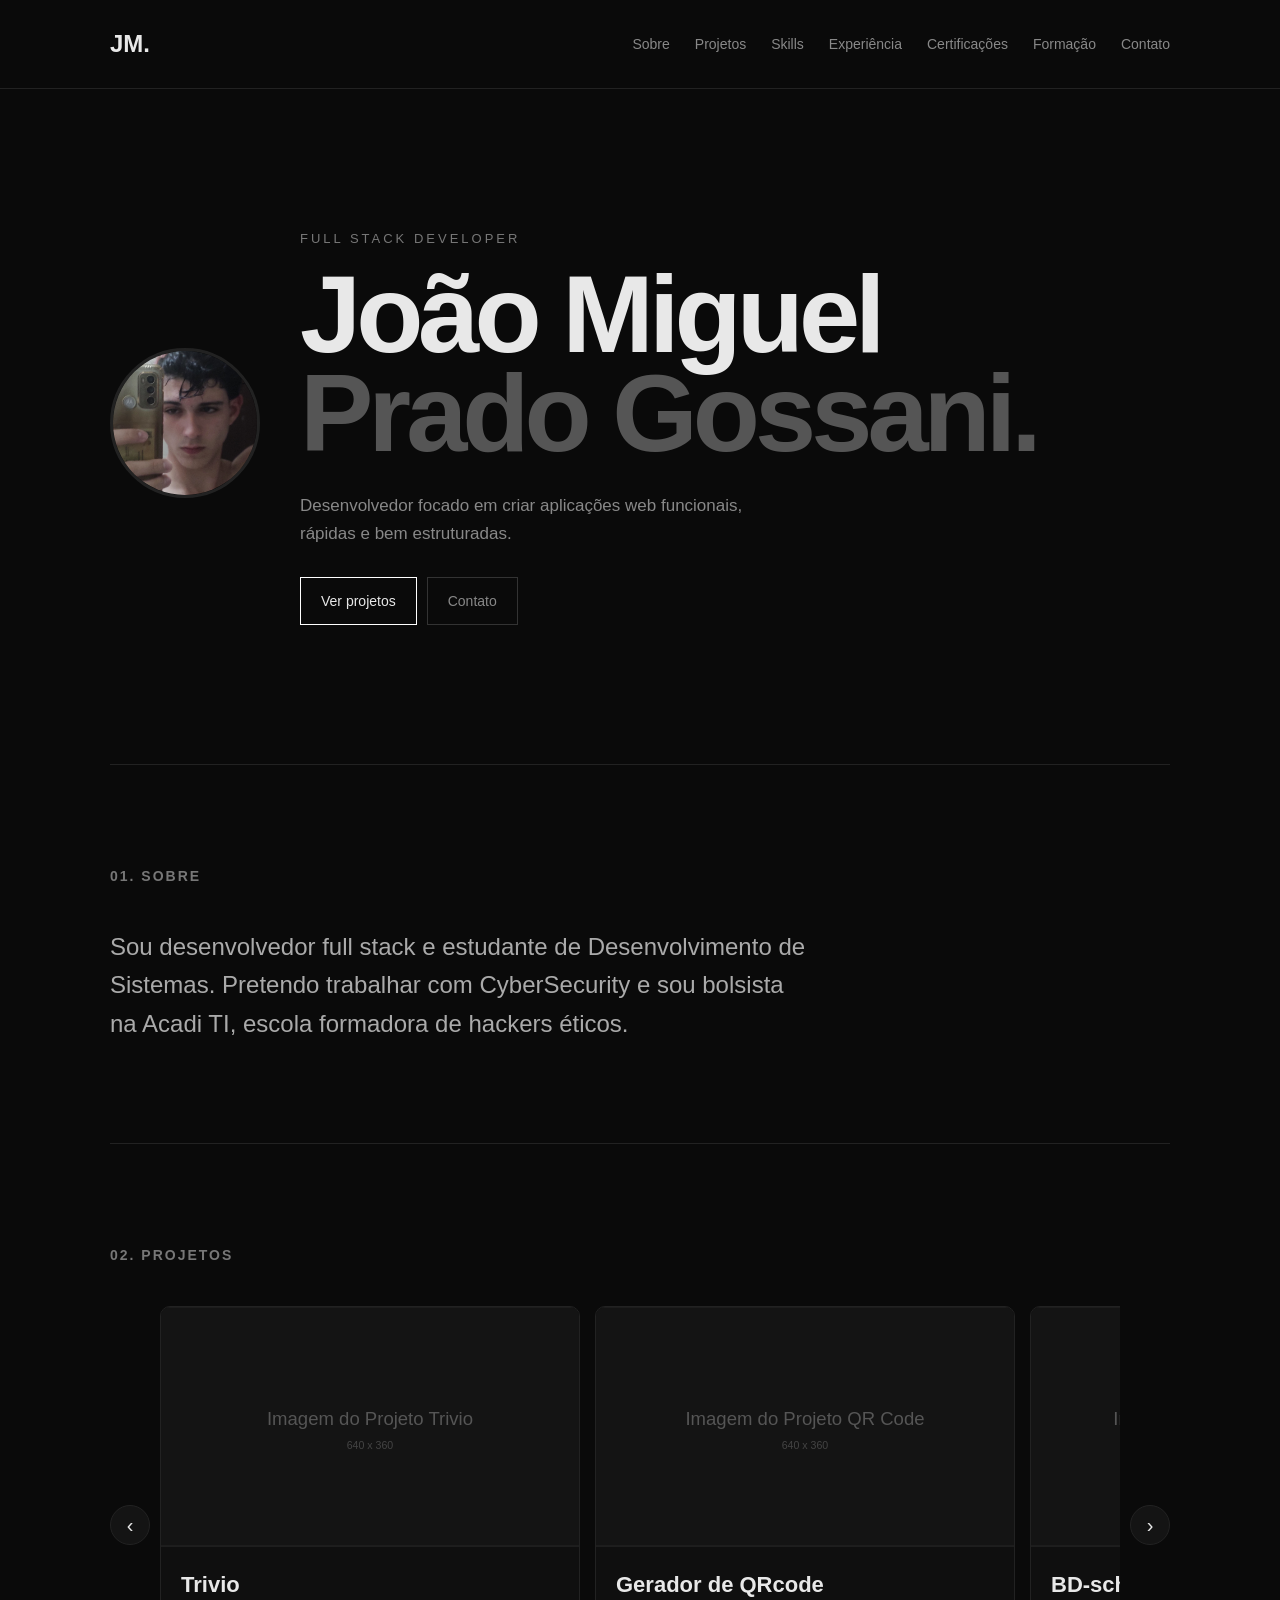
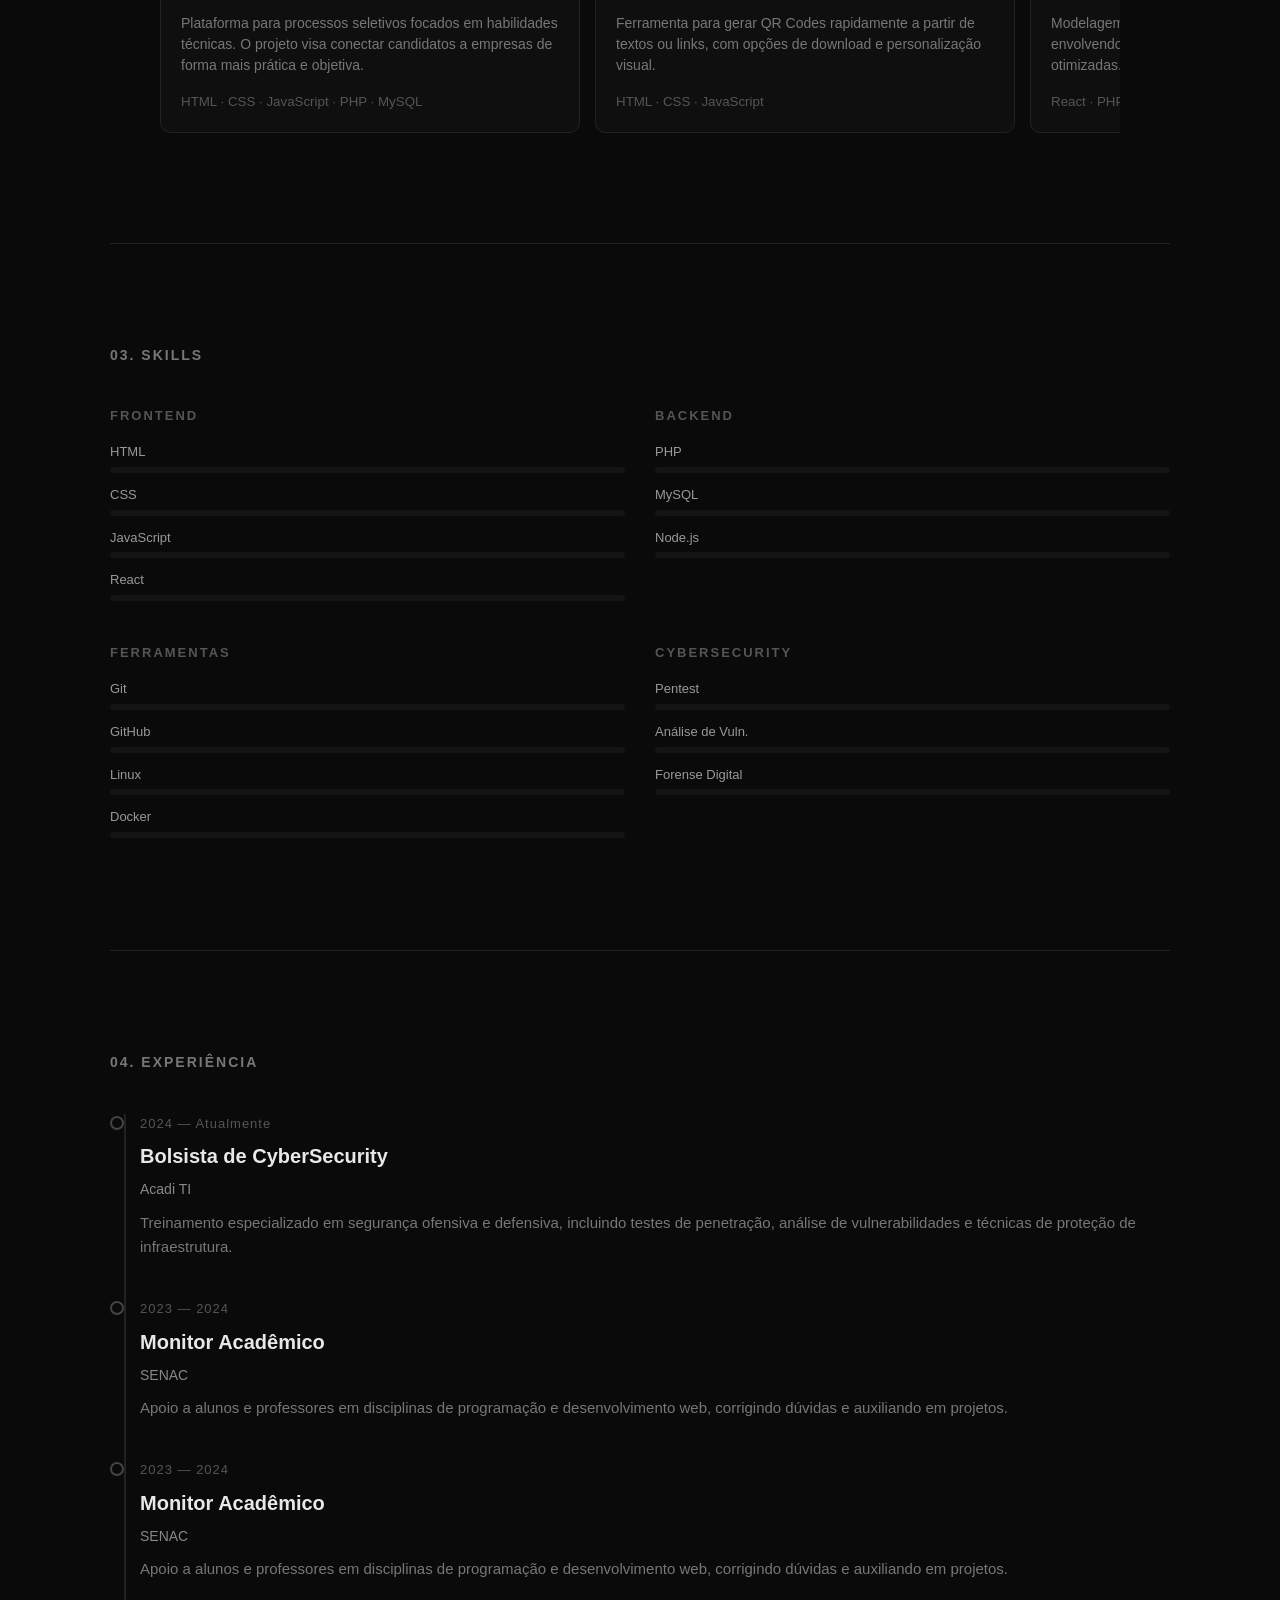
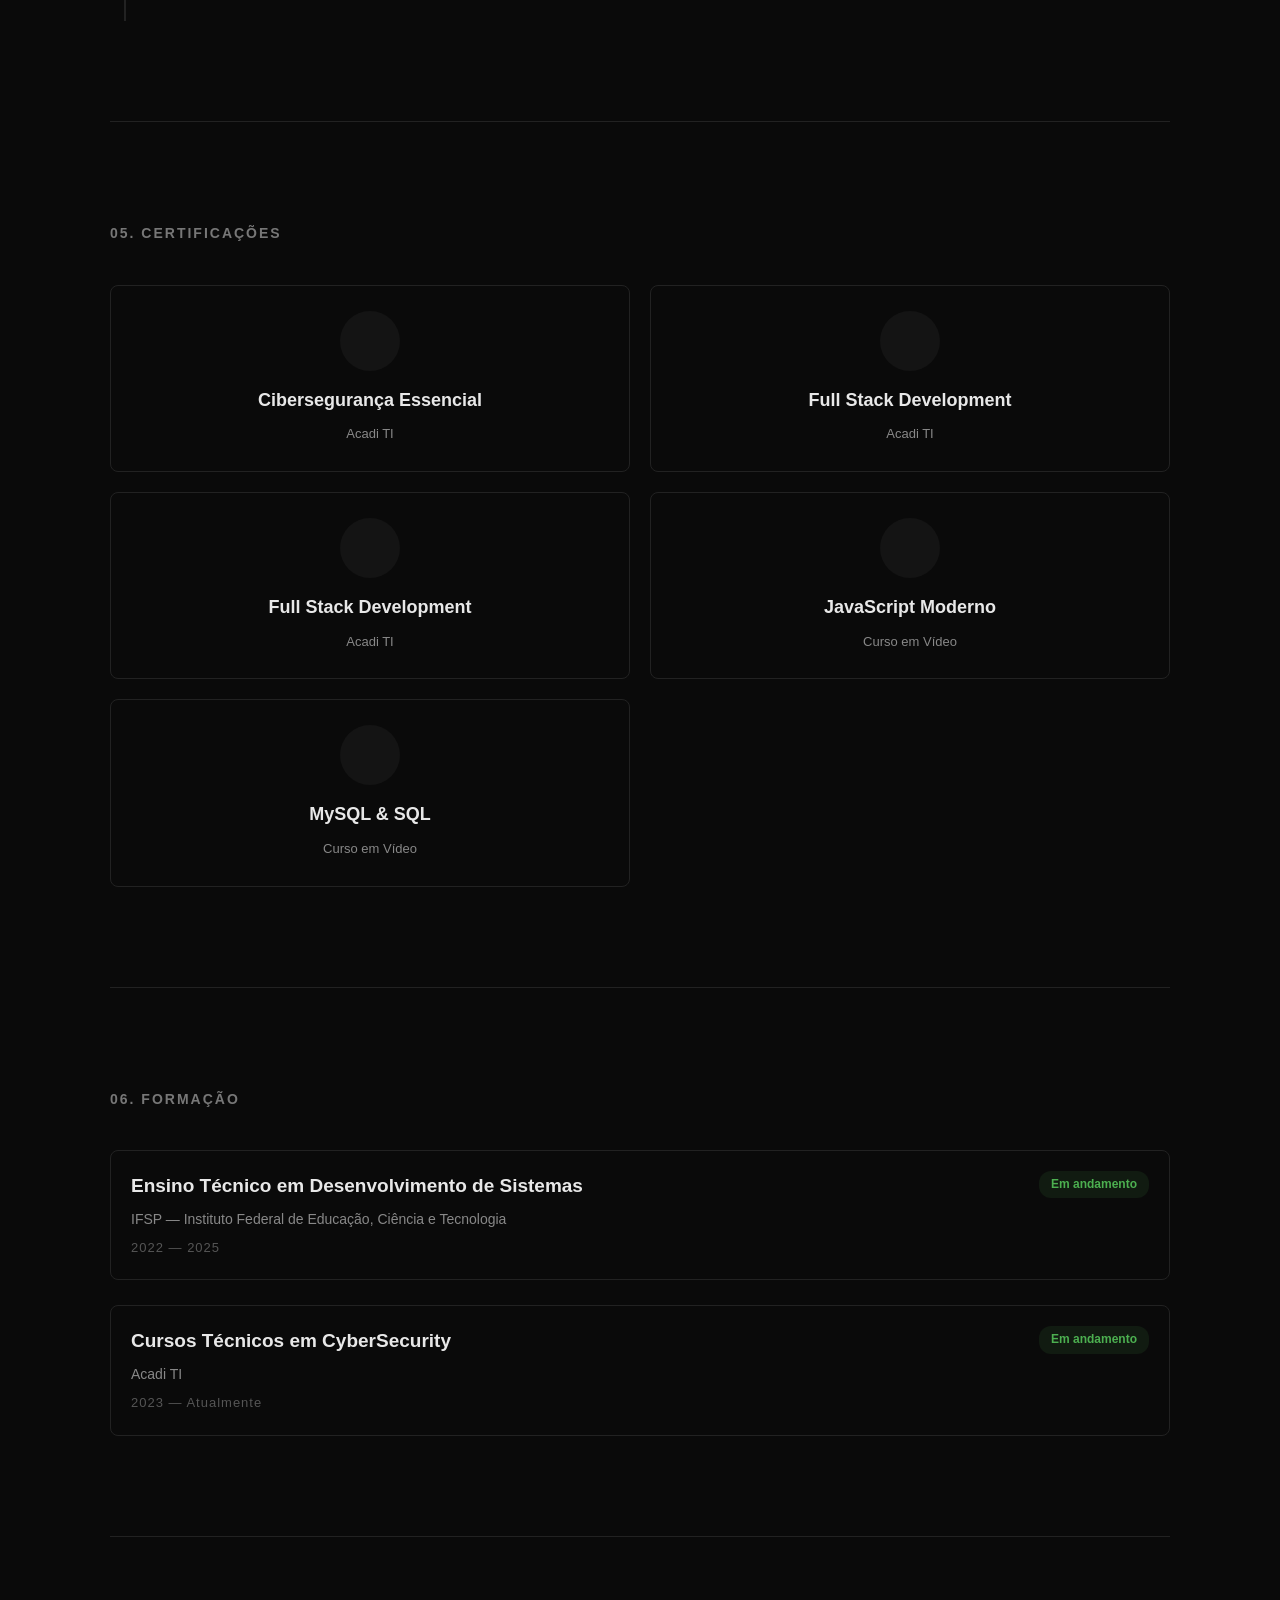
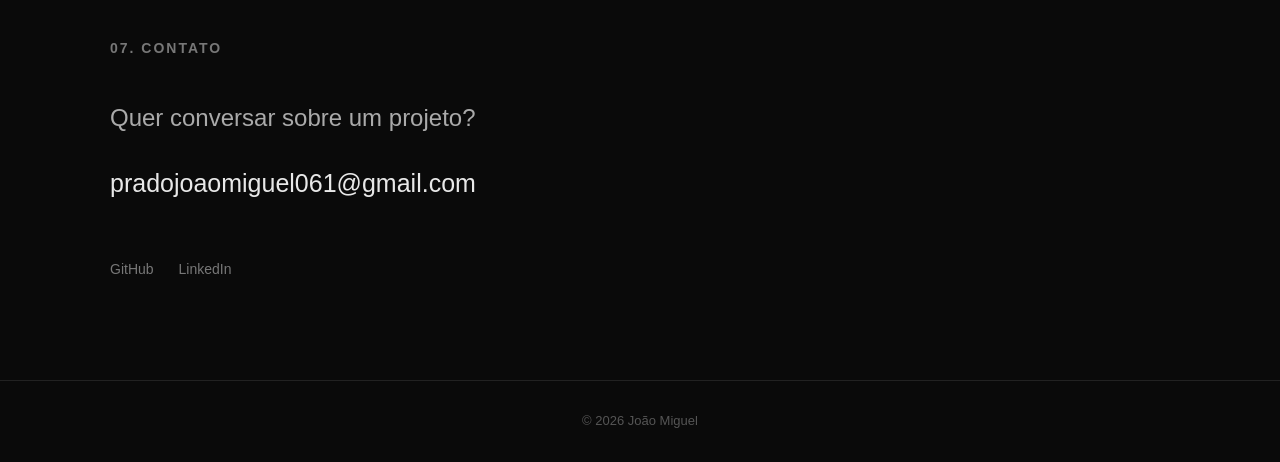
==== index.html @ 448fd644 "o=i" ====
<!-- index.html -->
<!DOCTYPE html>
<html lang="pt-BR">
<head>
    <meta charset="UTF-8">
    <meta name="viewport" content="width=device-width, initial-scale=1.0">
    <title>João Miguel | CyberSecurity</title>
    <link rel="stylesheet" href="style.css">
</head>
<body>

    <header>
        <nav>
            <h2>JM.</h2>

            <div class="links">
                <a href="#sobre">Sobre</a>
                <a href="#projetos">Projetos</a>
                <a href="#skills">Skills</a>
                <a href="#experiencia">Experiência</a>
                <a href="#certificacoes">Certificações</a>
                <a href="#formacao">Formação</a>
                <a href="#contato">Contato</a>
            </div>
        </nav>
    </header>

    <main>

        <section class="hero">
            <div class="hero-grid">
                <div class="hero-img">
                    <img src="imagens/IMG_20260824_173419~3.jpg" alt="João Miguel">
                </div>
                <div class="hero-content">
                    <p class="tag">FULL STACK DEVELOPER</p>

                    <h1>
                        João Miguel<br>
                        <span> Prado Gossani.</span>
                    </h1>

                    <p class="description">
                        Desenvolvedor focado em criar aplicações web
                        funcionais, rápidas e bem estruturadas.
                    </p>

                    <div class="buttons">
                        <a href="#projetos" class="btn">Ver projetos</a>
                        <a href="#contato" class="btn secondary">Contato</a>
                    </div>
                </div>
            </div>
        </section>

        <section id="sobre" class="section">
            <h2>01. Sobre</h2>

            <p>
                Sou desenvolvedor full stack e estudante de
                Desenvolvimento de Sistemas. Pretendo trabalhar com CyberSecurity
                e sou bolsista na Acadi TI, escola formadora de hackers éticos.
            </p>
        </section>

        <section id="projetos" class="section">
            <h2>02. Projetos</h2>

            <div class="projects-wrapper">
                <button class="arrow arrow-left" aria-label="Anterior">&#8249;</button>

                <div class="projects-carousel">

                    <a href="projetos/trivio.html" class="project-card">
                        <div class="project-image">
                            <img src="imagens/trivio.svg" alt="Trivio">
                        </div>
                        <div class="project-info">
                            <h3>Trivio</h3>
                            <p>
                                Plataforma para processos seletivos focados em habilidades técnicas. O projeto visa conectar candidatos a empresas de forma mais prática e objetiva.
                            </p>
                            <small>HTML · CSS · JavaScript · PHP · MySQL</small>
                        </div>
                    </a>

                    <a href="projetos/qrcode.html" class="project-card">
                        <div class="project-image">
                            <img src="imagens/qrcode.svg" alt="Gerador de QRcode">
                        </div>
                        <div class="project-info">
                            <h3>Gerador de QRcode</h3>
                            <p>
                                Ferramenta para gerar QR Codes rapidamente a partir de textos ou links, com opções de download e personalização visual.
                            </p>
                            <small>HTML · CSS · JavaScript</small>
                        </div>
                    </a>

                    <a href="projetos/bd-scholar.html" class="project-card">
                        <div class="project-image">
                            <img src="imagens/bd-scholar.svg" alt="BD-scholar">
                        </div>
                        <div class="project-info">
                            <h3>BD-scholar</h3>
                            <p>
                                Modelagem e estruturação de um Banco de Dados escolar, envolvendo tabelas, relacionamentos e consultas otimizadas.
                            </p>
                            <small>React · PHP · MySQL</small>
                        </div>
                    </a>

                    <a href="projetos/landing.html" class="project-card">
                        <div class="project-image">
                            <img src="imagens/landing.svg" alt="Landing Pages">
                        </div>
                        <div class="project-info">
                            <h3>Landing Pages</h3>
                            <p>
                                Desenvolvimento de diversas Landing Pages voltadas para conversão, testes e apresentação de produtos/serviços.
                            </p>
                            <small>HTML · CSS · JavaScript</small>
                        </div>
                    </a>

                </div>

                <button class="arrow arrow-right" aria-label="Próximo">&#8250;</button>
            </div>
        </section>

        <section id="skills" class="section">
            <h2>03. Skills</h2>

            <div class="skills-categories">

                <div class="skill-category">
                    <h4>Frontend</h4>
                    <div class="skill-item">
                        <span>HTML</span>
                        <div class="skill-progress"><div class="skill-fill" style="width: 90%"></div></div>
                    </div>
                    <div class="skill-item">
                        <span>CSS</span>
                        <div class="skill-progress"><div class="skill-fill" style="width: 85%"></div></div>
                    </div>
                    <div class="skill-item">
                        <span>JavaScript</span>
                        <div class="skill-progress"><div class="skill-fill" style="width: 80%"></div></div>
                    </div>
                    <div class="skill-item">
                        <span>React</span>
                        <div class="skill-progress"><div class="skill-fill" style="width: 70%"></div></div>
                    </div>
                </div>

                <div class="skill-category">
                    <h4>Backend</h4>
                    <div class="skill-item">
                        <span>PHP</span>
                        <div class="skill-progress"><div class="skill-fill" style="width: 75%"></div></div>
                    </div>
                    <div class="skill-item">
                        <span>MySQL</span>
                        <div class="skill-progress"><div class="skill-fill" style="width: 80%"></div></div>
                    </div>
                    <div class="skill-item">
                        <span>Node.js</span>
                        <div class="skill-progress"><div class="skill-fill" style="width: 65%"></div></div>
                    </div>
                </div>

                <div class="skill-category">
                    <h4>Ferramentas</h4>
                    <div class="skill-item">
                        <span>Git</span>
                        <div class="skill-progress"><div class="skill-fill" style="width: 85%"></div></div>
                    </div>
                    <div class="skill-item">
                        <span>GitHub</span>
                        <div class="skill-progress"><div class="skill-fill" style="width: 80%"></div></div>
                    </div>
                    <div class="skill-item">
                        <span>Linux</span>
                        <div class="skill-progress"><div class="skill-fill" style="width: 75%"></div></div>
                    </div>
                    <div class="skill-item">
                        <span>Docker</span>
                        <div class="skill-progress"><div class="skill-fill" style="width: 60%"></div></div>
                    </div>
                </div>

                <div class="skill-category">
                    <h4>CyberSecurity</h4>
                    <div class="skill-item">
                        <span>Pentest</span>
                        <div class="skill-progress"><div class="skill-fill" style="width: 70%"></div></div>
                    </div>
                    <div class="skill-item">
                        <span>Análise de Vuln.</span>
                        <div class="skill-progress"><div class="skill-fill" style="width: 65%"></div></div>
                    </div>
                    <div class="skill-item">
                        <span>Forense Digital</span>
                        <div class="skill-progress"><div class="skill-fill" style="width: 55%"></div></div>
                    </div>
                </div>

            </div>
        </section>

        <section id="experiencia" class="section">
            <h2>04. Experiência</h2>

            <div class="timeline">

                <div class="timeline-item">
                    <div class="timeline-date">2024 — Atualmente</div>
                    <div class="timeline-content">
                        <h3>Bolsista de CyberSecurity</h3>
                        <span class="company">Acadi TI</span>
                        <p>
                            Treinamento especializado em segurança ofensiva e defensiva,
                            incluindo testes de penetração, análise de vulnerabilidades e
                            técnicas de proteção de infraestrutura.
                        </p>
                    </div>
                </div>

                <div class="timeline-item">
                    <div class="timeline-date">2023 — 2024</div>
                    <div class="timeline-content">
                        <h3>Monitor Acadêmico</h3>
                        <span class="company">SENAC</span>
                        <p>
                            Apoio a alunos e professores em disciplinas de programação e
                            desenvolvimento web, corrigindo dúvidas e auxiliando em projetos.
                        </p>
                    </div>
                </div>

                
                <div class="timeline-item">
                    <div class="timeline-date">2023 — 2024</div>
                    <div class="timeline-content">
                        <h3>Monitor Acadêmico</h3>
                        <span class="company">SENAC</span>
                        <p>
                            Apoio a alunos e professores em disciplinas de programação e
                            desenvolvimento web, corrigindo dúvidas e auxiliando em projetos.
                        </p>
                    </div>
                </div>

            </div>
        </section>

        <section id="certificacoes" class="section">
            <h2>05. Certificações</h2>

            <div class="certs">

                <div class="cert-card">
                    <div class="cert-badge">
                        <span class="cert-icon"></span>
                    </div>
                    <h3>Cibersegurança Essencial</h3>
                    <span class="cert-issuer">Acadi TI</span>
                </div>

                <div class="cert-card">
                    <div class="cert-badge">
                        <span class="cert-icon"></span>
                    </div>
                    <h3>Full Stack Development</h3>
                    <span class="cert-issuer">Acadi TI</span>
                </div>

                 <div class="cert-card">
                    <div class="cert-badge">
                        <span class="cert-icon"></span>
                    </div>
                    <h3>Full Stack Development</h3>
                    <span class="cert-issuer">Acadi TI</span>
                </div>

                <div class="cert-card">
                    <div class="cert-badge">
                        <span class="cert-icon"></span>
                    </div>
                    <h3>JavaScript Moderno</h3>
                    <span class="cert-issuer">Curso em Vídeo</span>
                </div>

                <div class="cert-card">
                    <div class="cert-badge">
                        <span class="cert-icon"></span>
                    </div>
                    <h3>MySQL & SQL</h3>
                    <span class="cert-issuer">Curso em Vídeo</span>
                </div>

            </div>
        </section>

        <section id="formacao" class="section">
            <h2>06. Formação</h2>

            <div class="education">

                <div class="education-item">
                    <div class="edu-main">
                        <h3>Ensino Técnico em Desenvolvimento de Sistemas</h3>
                        <span class="edu-institution">IFSP — Instituto Federal de Educação, Ciência e Tecnologia</span>
                        <span class="edu-date">2022 — 2025</span>
                    </div>
                    <span class="edu-status">Em andamento</span>
                </div>

                <div class="education-item">
                    <div class="edu-main">
                        <h3>Cursos Técnicos em CyberSecurity</h3>
                        <span class="edu-institution">Acadi TI</span>
                        <span class="edu-date">2023 — Atualmente</span>
                    </div>
                    <span class="edu-status">Em andamento</span>
                </div>

            </div>
        </section>

        <section id="contato" class="section contact">
            <h2>07. Contato</h2>

            <p>
                Quer conversar sobre um projeto?
            </p>

            <a href="mailto:pradojoaomiguel061@gmail.com">
                pradojoaomiguel061@gmail.com
            </a>

            <div class="social">
                <a href="#">GitHub</a>
                <a href="#">LinkedIn</a>
            </div>
        </section>

    </main>

    <footer>
        <p>© 2026 João Miguel</p>
    </footer>

    <script>
        document.addEventListener('DOMContentLoaded', () => {
            const carousel = document.querySelector('.projects-carousel');
            const btnLeft = document.querySelector('.arrow-left');
            const btnRight = document.querySelector('.arrow-right');

            if (!carousel || !btnLeft || !btnRight) return;

            const scrollAmount = () => carousel.clientWidth * 0.85;

            btnLeft.addEventListener('click', () => {
                carousel.scrollBy({ left: -scrollAmount(), behavior: 'smooth' });
            });

            btnRight.addEventListener('click', () => {
                carousel.scrollBy({ left: scrollAmount(), behavior: 'smooth' });
            });
        });
    </script>

</body>
</html>
---- style.css ----
* {
    margin: 0;
    padding: 0;
    box-sizing: border-box;
}

html {
    scroll-behavior: smooth;
}

body {
    background: #0a0a0a;
    color: #e8e8e8;
    font-family: Arial, Helvetica, sans-serif;
    line-height: 1.6;
}

header {
    border-bottom: 1px solid #222;
}

nav {
    max-width: 1100px;
    margin: auto;
    padding: 25px 20px;

    display: flex;
    justify-content: space-between;
    align-items: center;
}

nav h2 {
    font-size: 24px;
}

.links {
    display: flex;
    gap: 25px;
}

a {
    color: inherit;
    text-decoration: none;
}

.links a {
    color: #888;
    font-size: 14px;
}

.links a:hover {
    color: white;
}

main {
    max-width: 1100px;
    margin: auto;
    padding: 0 20px;
}

.hero {
    min-height: 75vh;

    display: flex;
    flex-direction: column;
    justify-content: center;
}

.hero-grid {
    display: grid;
    grid-template-columns: 150px 1fr;
    gap: 40px;
    align-items: center;
}

.hero-img img {
    width: 100%;
    border-radius: 50%;
    aspect-ratio: 1 / 1;
    object-fit: cover;
    border: 3px solid #222;
}

.tag {
    color: #777;
    font-size: 13px;
    letter-spacing: 3px;
    margin-bottom: 15px;
}

.hero h1 {
    font-size: clamp(55px, 9vw, 110px);
    line-height: .9;
    letter-spacing: -5px;
}

.hero h1 span {
    color: #555;
}

.description {
    max-width: 500px;
    margin-top: 30px;
    color: #888;
    font-size: 17px;
}

.buttons {
    display: flex;
    gap: 10px;
    margin-top: 30px;
}

.btn {
    border: 1px solid white;
    padding: 12px 20px;
    font-size: 14px;
}

.btn:hover {
    background: white;
    color: black;
}

.btn.secondary {
    border-color: #333;
    color: #888;
}

.section {
    padding: 100px 0;
    border-top: 1px solid #222;
}

.section > h2 {
    font-size: 14px;
    color: #777;
    margin-bottom: 40px;
    text-transform: uppercase;
    letter-spacing: 2px;
}

.section > p {
    max-width: 700px;
    font-size: 24px;
    color: #aaa;
}

.projects-wrapper {
    position: relative;
    display: flex;
    align-items: center;
    gap: 10px;
}

.projects-carousel {
    display: flex;
    gap: 15px;
    overflow-x: auto;
    scroll-behavior: smooth;
    scroll-snap-type: x mandatory;
    padding-bottom: 10px;
    flex: 1;
}

.projects-carousel::-webkit-scrollbar {
    height: 6px;
}

.projects-carousel::-webkit-scrollbar-track {
    background: #111;
    border-radius: 3px;
}

.projects-carousel::-webkit-scrollbar-thumb {
    background: #333;
    border-radius: 3px;
}

.project-card {
    min-width: 420px;
    max-width: 420px;
    border: 1px solid #222;
    border-radius: 10px;
    overflow: hidden;
    background: #0f0f0f;
    scroll-snap-align: start;
    display: flex;
    flex-direction: column;
    transition: transform .3s, border-color .3s;
    text-decoration: none;
    color: inherit;
}

.project-card:hover {
    border-color: #555;
    transform: translateY(-4px);
}

.project-image {
    width: 100%;
    height: 240px;
    overflow: hidden;
    background: #141414;
    border-bottom: 1px solid #1e1e1e;
}

.project-image img {
    width: 100%;
    height: 100%;
    object-fit: cover;
}

.project-info {
    padding: 20px;
    display: flex;
    flex-direction: column;
    flex: 1;
}

.project-info h3 {
    font-size: 22px;
    margin-bottom: 10px;
}

.project-info p {
    color: #777;
    font-size: 14px;
    line-height: 1.5;
    flex: 1;
}

.project-info small {
    color: #555;
    margin-top: 15px;
}

.arrow {
    background: #141414;
    border: 1px solid #222;
    color: #e8e8e8;
    width: 40px;
    height: 40px;
    border-radius: 50%;
    cursor: pointer;
    font-size: 20px;
    line-height: 1;
    display: inline-flex;
    align-items: center;
    justify-content: center;
    transition: background .3s, border-color .3s;
    flex-shrink: 0;
}

.arrow:hover {
    background: #222;
    border-color: #555;
}

.project-detail {
    max-width: 800px;
    margin: auto;
    text-align: center;
}

.project-detail img {
    width: 100%;
    height: 320px;
    object-fit: cover;
    border-radius: 10px;
    margin-bottom: 25px;
}

.project-detail h3 {
    font-size: 28px;
    margin: 15px 0;
}

.project-detail small {
    color: #555;
    font-size: 14px;
}

.project-detail p {
    color: #777;
    font-size: 17px;
    line-height: 1.7;
    margin: 20px 0;
}

.skills-categories {
    display: grid;
    grid-template-columns: repeat(2, 1fr);
    gap: 30px;
}

.skill-category h4 {
    font-size: 13px;
    color: #555;
    letter-spacing: 2px;
    text-transform: uppercase;
    margin-bottom: 15px;
}

.skill-item {
    margin-bottom: 12px;
}

.skill-item span {
    display: block;
    font-size: 13px;
    color: #999;
    margin-bottom: 4px;
}

.skill-progress {
    width: 100%;
    height: 6px;
    background: #141414;
    border-radius: 3px;
    overflow: hidden;
}

.skill-fill {
    height: 100%;
    background: linear-gradient(90, #4caf50, #45a049);
    border-radius: 3px;
    transition: width .6s ease;
}

.timeline {
    position: relative;
    padding-left: 30px;
    margin-top: 20px;
}

.timeline::before {
    content: "";
    position: absolute;
    left: 14px;
    top: 0;
    bottom: -40px;
    width: 2px;
    background: #222;
}

.timeline-item {
    position: relative;
    margin-bottom: 40px;
}

.timeline-item::before {
    content: "";
    position: absolute;
    left: -30px;
    top: 2px;
    width: 14px;
    height: 14px;
    border-radius: 50%;
    background: #0a0a0a;
    border: 2px solid #444;
    box-sizing: border-box;
}

.timeline-date {
    font-size: 13px;
    color: #555;
    letter-spacing: 1px;
    margin-bottom: 6px;
}

.timeline-content h3 {
    font-size: 20px;
    margin-bottom: 4px;
}

.company {
    display: inline-block;
    color: #888;
    font-size: 14px;
    margin-bottom: 10px;
}

.timeline-content p {
    color: #777;
    font-size: 15px;
    line-height: 1.6;
}

.certs {
    display: grid;
    grid-template-columns: repeat(2, 1fr);
    gap: 20px;
}

.cert-card {
    border: 1px solid #222;
    border-radius: 8px;
    padding: 25px;
    text-align: center;
    transition: transform .3s, border-color .3s;
}

.cert-card:hover {
    border-color: #555;
    transform: translateY(-4px);
}

.cert-badge {
    width: 60px;
    height: 60px;
    border-radius: 50%;
    background: #141414;
    display: inline-flex;
    align-items: center;
    justify-content: center;
    margin-bottom: 15px;
}

.cert-icon {
    font-size: 28px;
}

.cert-card h3 {
    font-size: 18px;
    margin-bottom: 6px;
}

.cert-issuer {
    color: #888;
    font-size: 13px;
}

.education {
    display: flex;
    flex-direction: column;
    gap: 25px;
}

.education-item {
    display: flex;
    justify-content: space-between;
    align-items: flex-start;
    padding: 20px;
    border: 1px solid #222;
    border-radius: 8px;
}

.edu-main h3 {
    font-size: 19px;
    margin-bottom: 6px;
}

.edu-institution {
    display: block;
    color: #888;
    font-size: 14px;
    margin-bottom: 4px;
}

.edu-date {
    color: #555;
    font-size: 13px;
    letter-spacing: 1px;
}

.edu-status {
    color: #4caf50;
    font-size: 12px;
    font-weight: bold;
    background: rgba(76, 175, 80, 0.1);
    padding: 4px 12px;
    border-radius: 12px;
}

.contact a {
    display: inline-block;
    margin-top: 25px;
    font-size: 25px;
}

.social {
    display: flex;
    gap: 25px;
    margin-top: 30px;
}

.social a {
    font-size: 14px;
    color: #777;
}

footer {
    border-top: 1px solid #222;
    padding: 30px 20px;
    text-align: center;
    color: #555;
    font-size: 13px;
}

@media (max-width: 700px) {

    .links {
        display: none;
    }

    .hero {
        min-height: 70vh;
    }

    .hero h1 {
        font-size: 60px;
    }

    .hero-grid {
        grid-template-columns: 1fr;
        gap: 25px;
    }

    .project-card {
        min-width: 100%;
        max-width: 100%;
    }

    .skills-categories {
        grid-template-columns: 1fr;
    }

    .certs {
        grid-template-columns: 1fr;
    }

    .project-detail img {
        height: 240px;
    }

    .section {
        padding: 70px 0;
    }

    .section > p {
        font-size: 19px;
    }
}
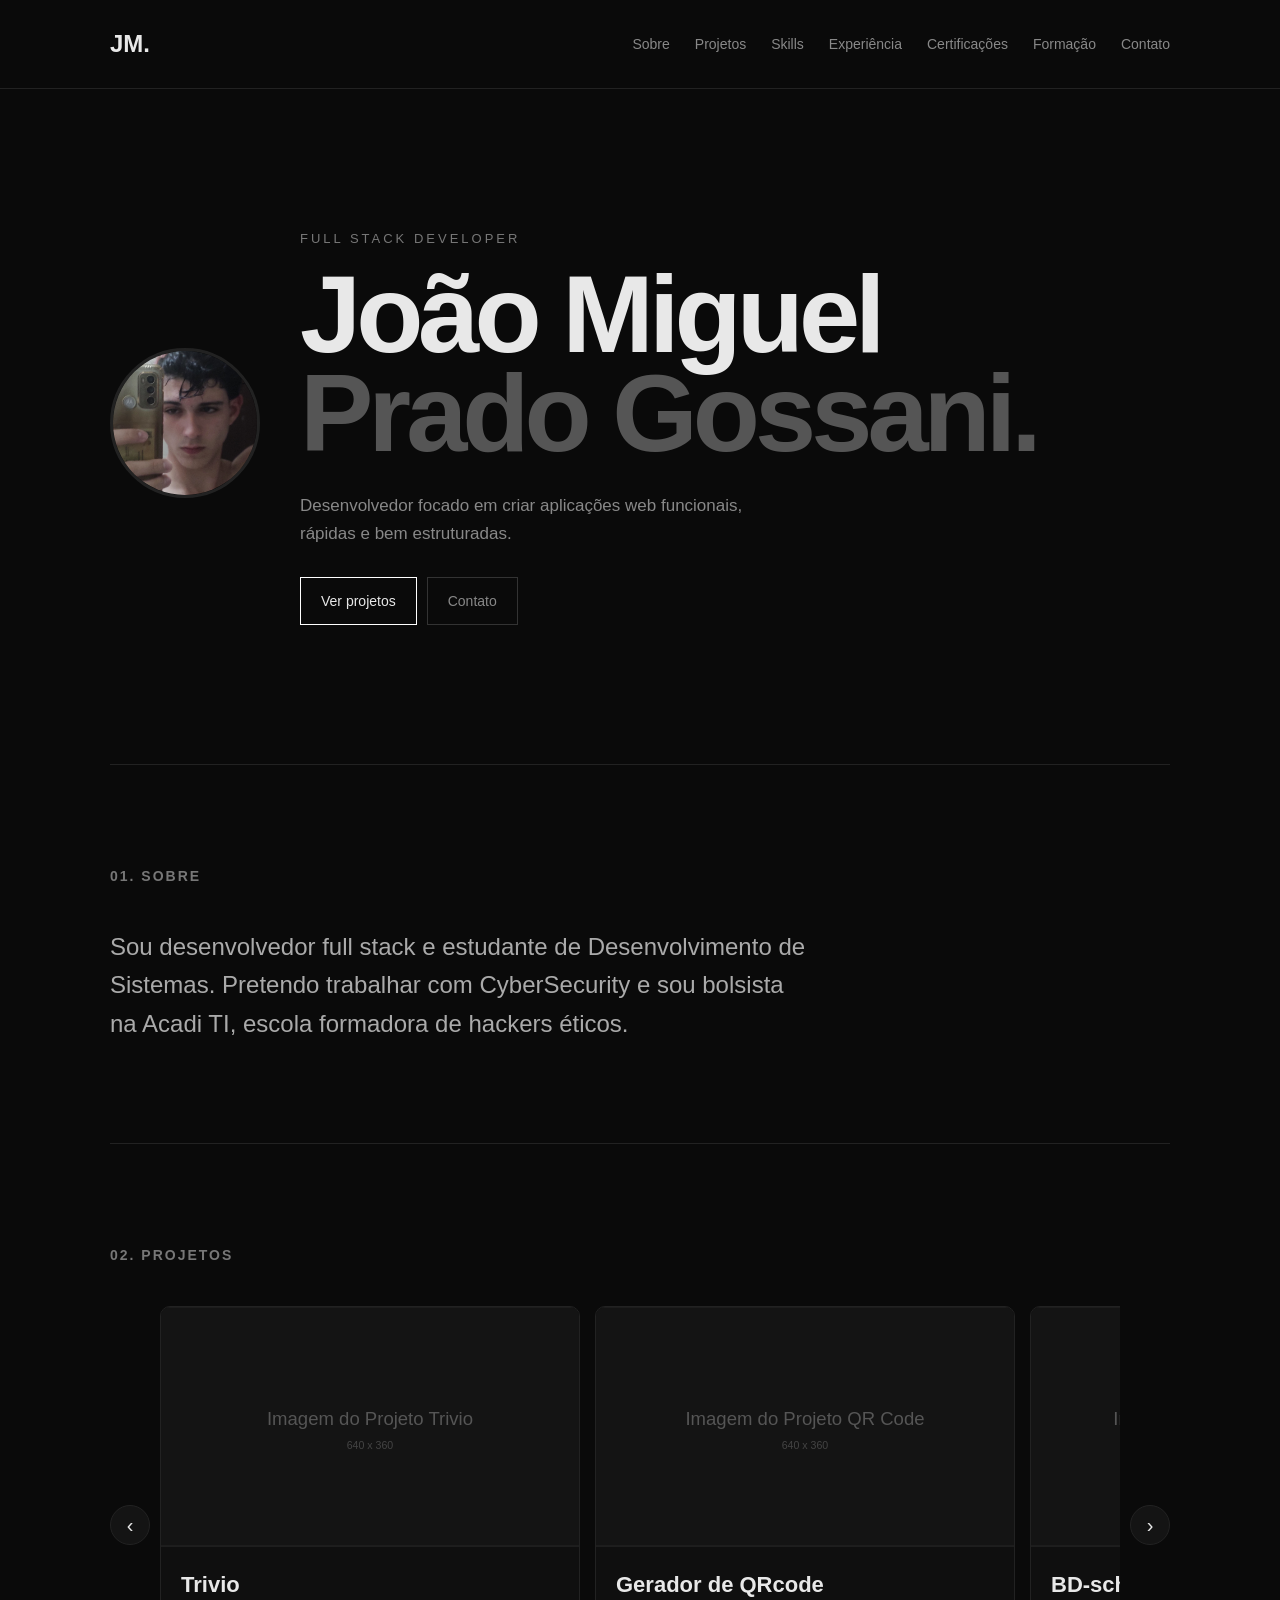
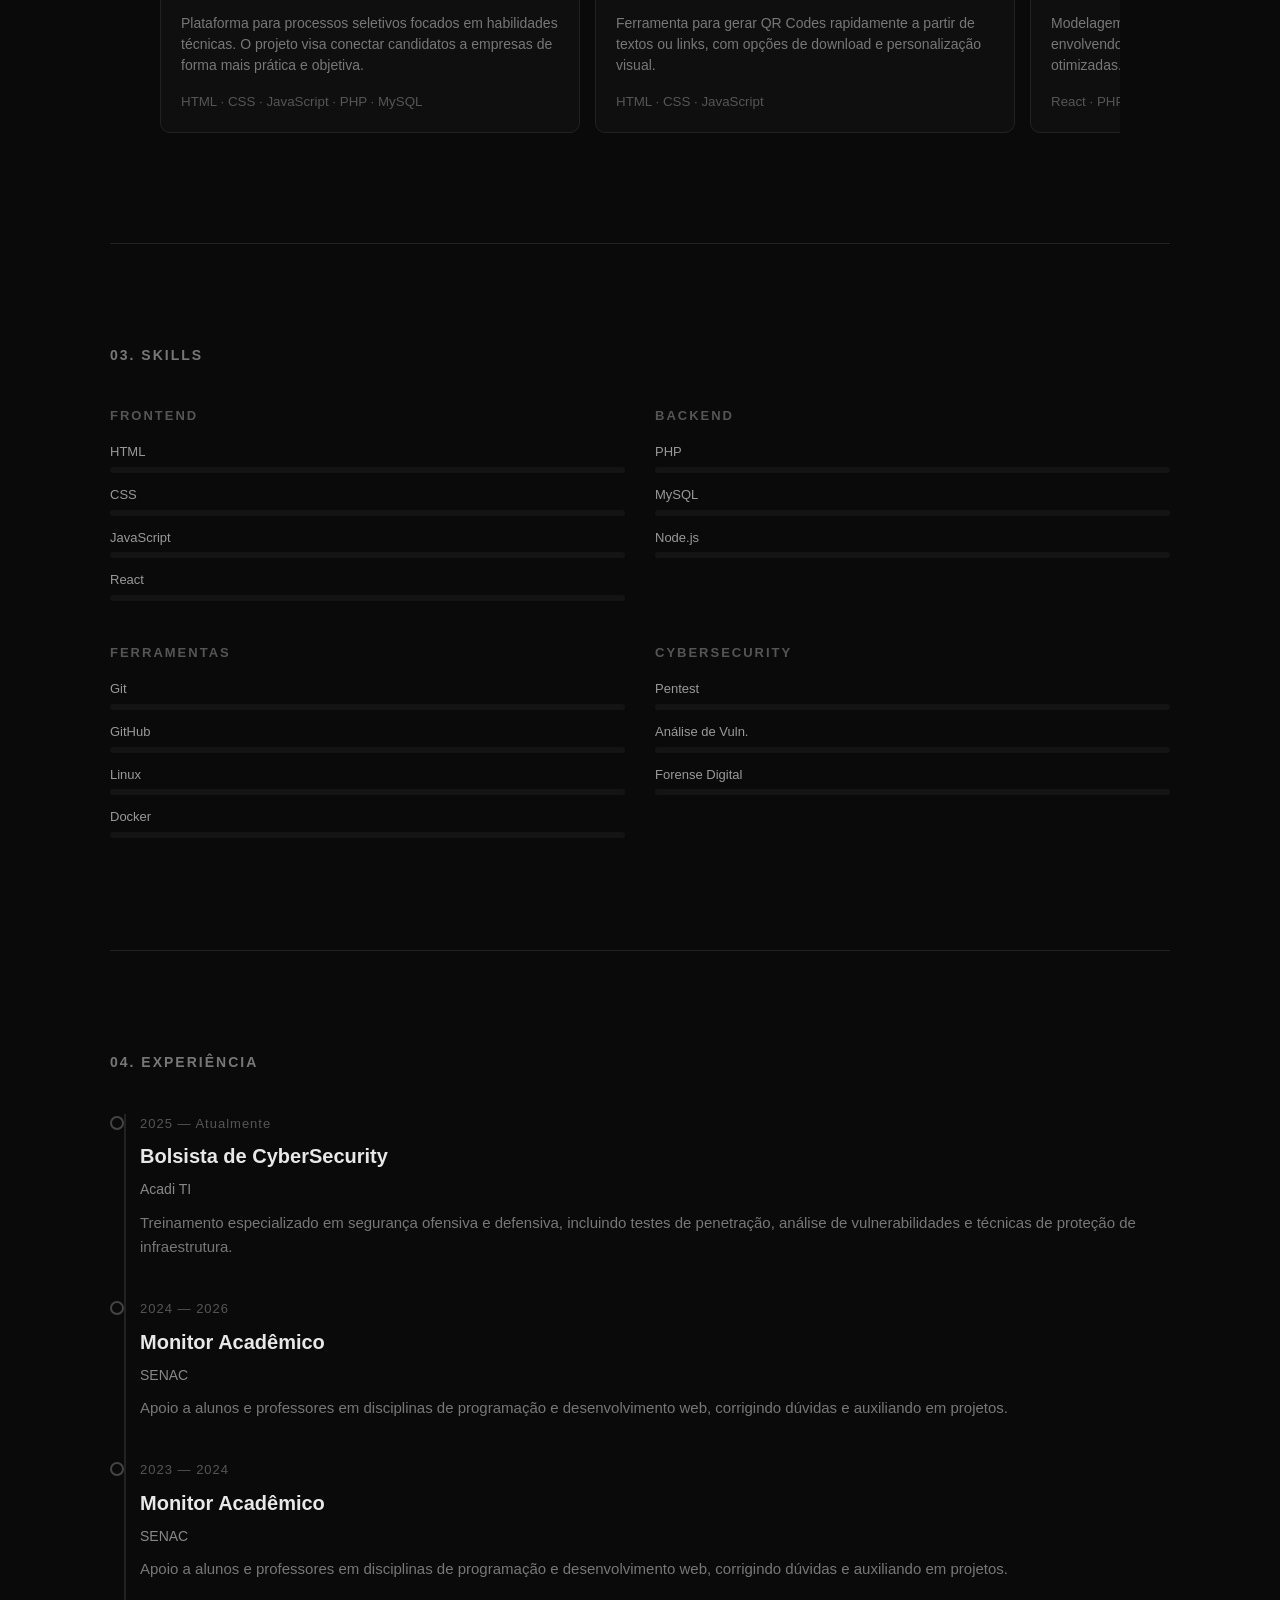
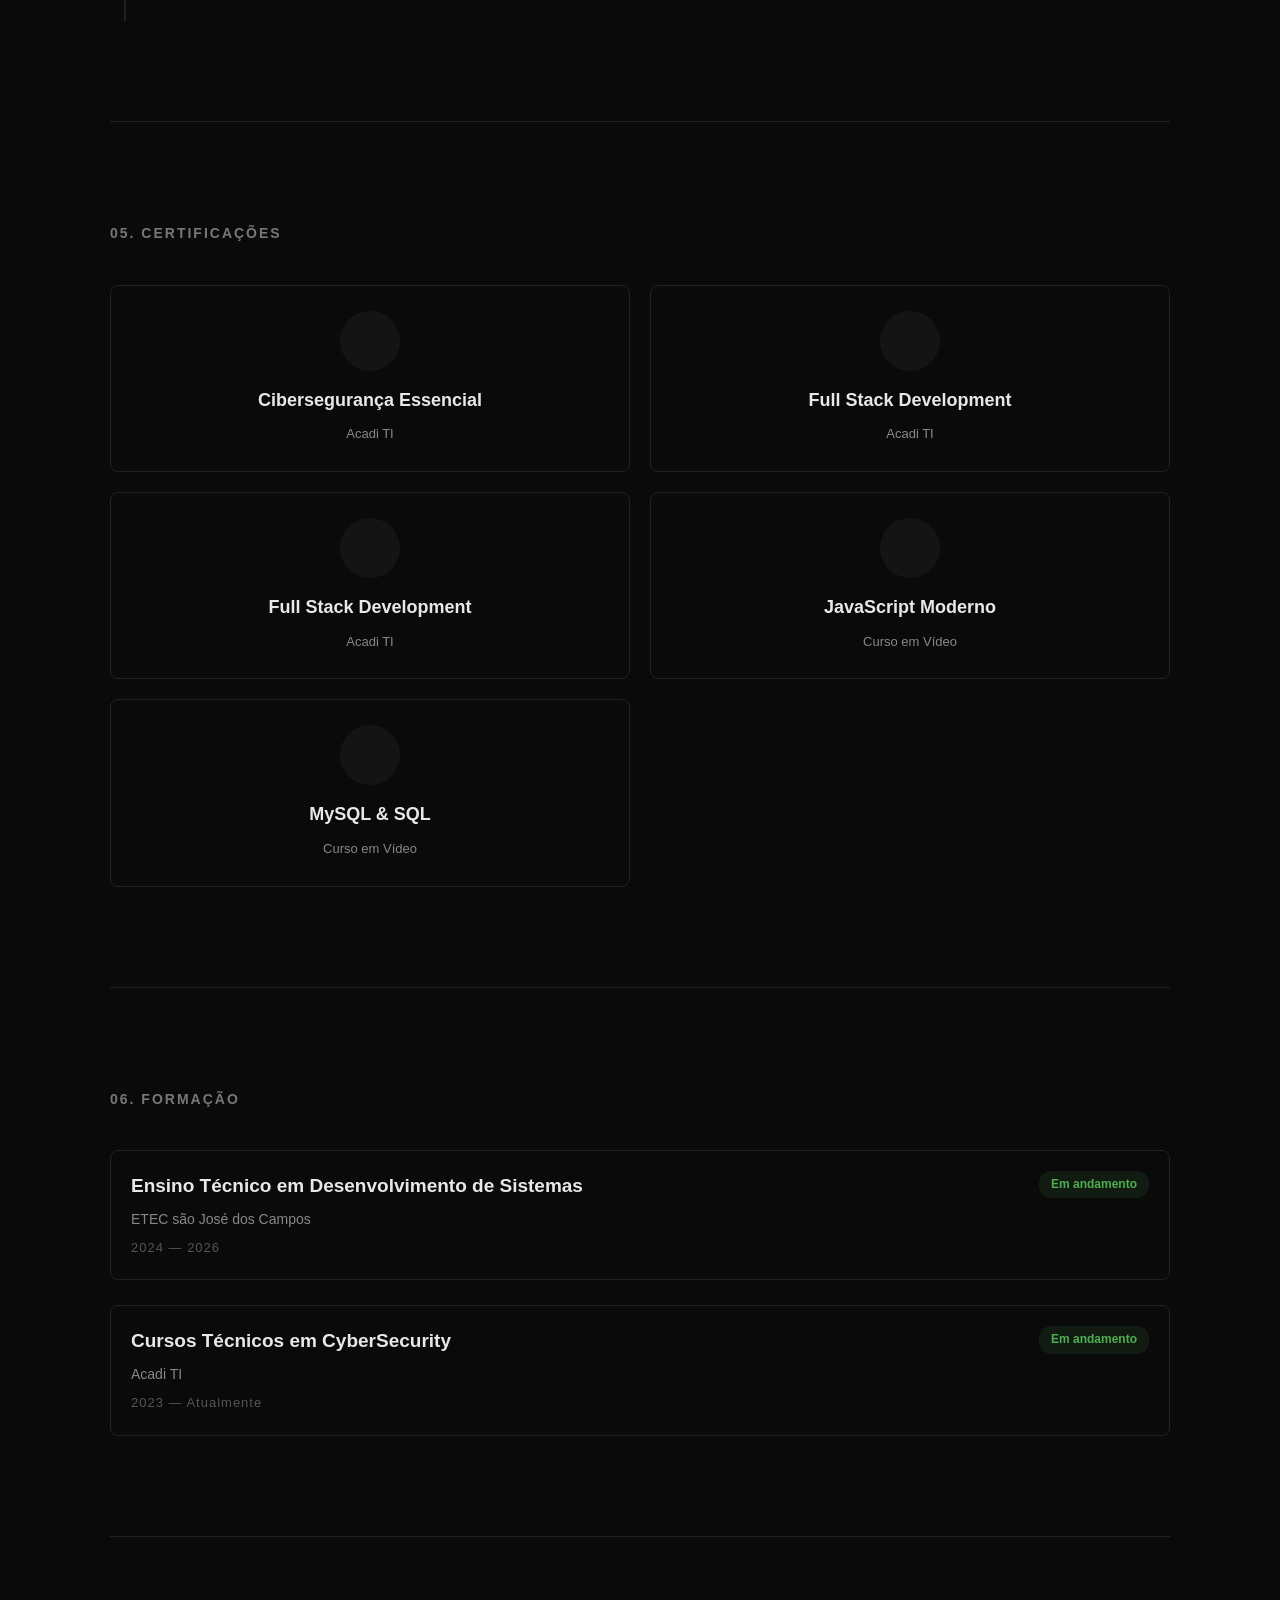
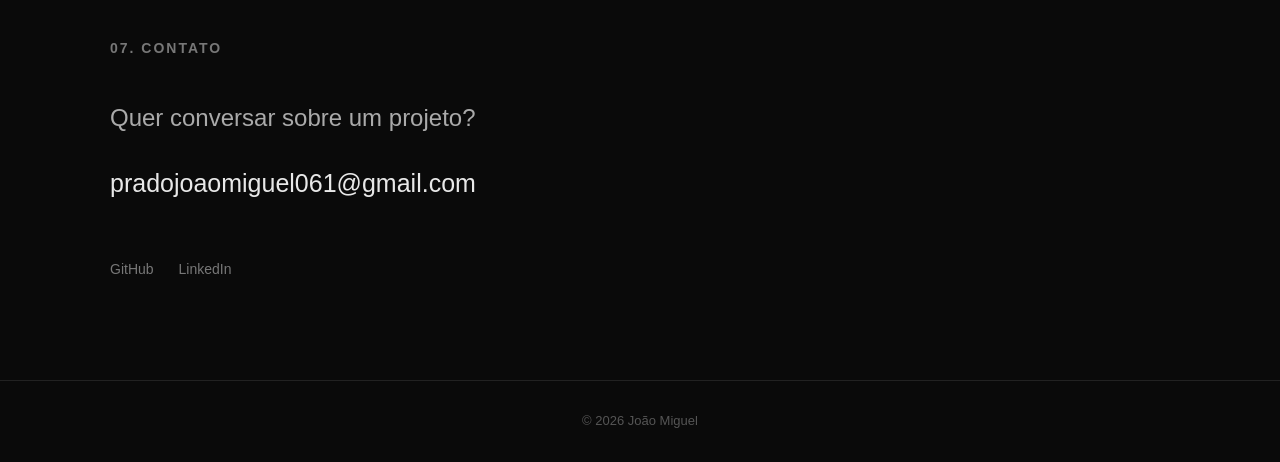
==== commit a439ca2d: "é isso" ====
--- a/index.html
+++ b/index.html
@@ -215,7 +215,7 @@
             <div class="timeline">
 
                 <div class="timeline-item">
-                    <div class="timeline-date">2024 — Atualmente</div>
+                    <div class="timeline-date">2025 — Atualmente</div>
                     <div class="timeline-content">
                         <h3>Bolsista de CyberSecurity</h3>
                         <span class="company">Acadi TI</span>
@@ -228,7 +228,7 @@
                 </div>
 
                 <div class="timeline-item">
-                    <div class="timeline-date">2023 — 2024</div>
+                    <div class="timeline-date">2024 — 2026</div>
                     <div class="timeline-content">
                         <h3>Monitor Acadêmico</h3>
                         <span class="company">SENAC</span>
@@ -311,8 +311,8 @@
                 <div class="education-item">
                     <div class="edu-main">
                         <h3>Ensino Técnico em Desenvolvimento de Sistemas</h3>
-                        <span class="edu-institution">IFSP — Instituto Federal de Educação, Ciência e Tecnologia</span>
-                        <span class="edu-date">2022 — 2025</span>
+                        <span class="edu-institution">ETEC são José dos Campos</span>
+                        <span class="edu-date">2024 — 2026</span>
                     </div>
                     <span class="edu-status">Em andamento</span>
                 </div>
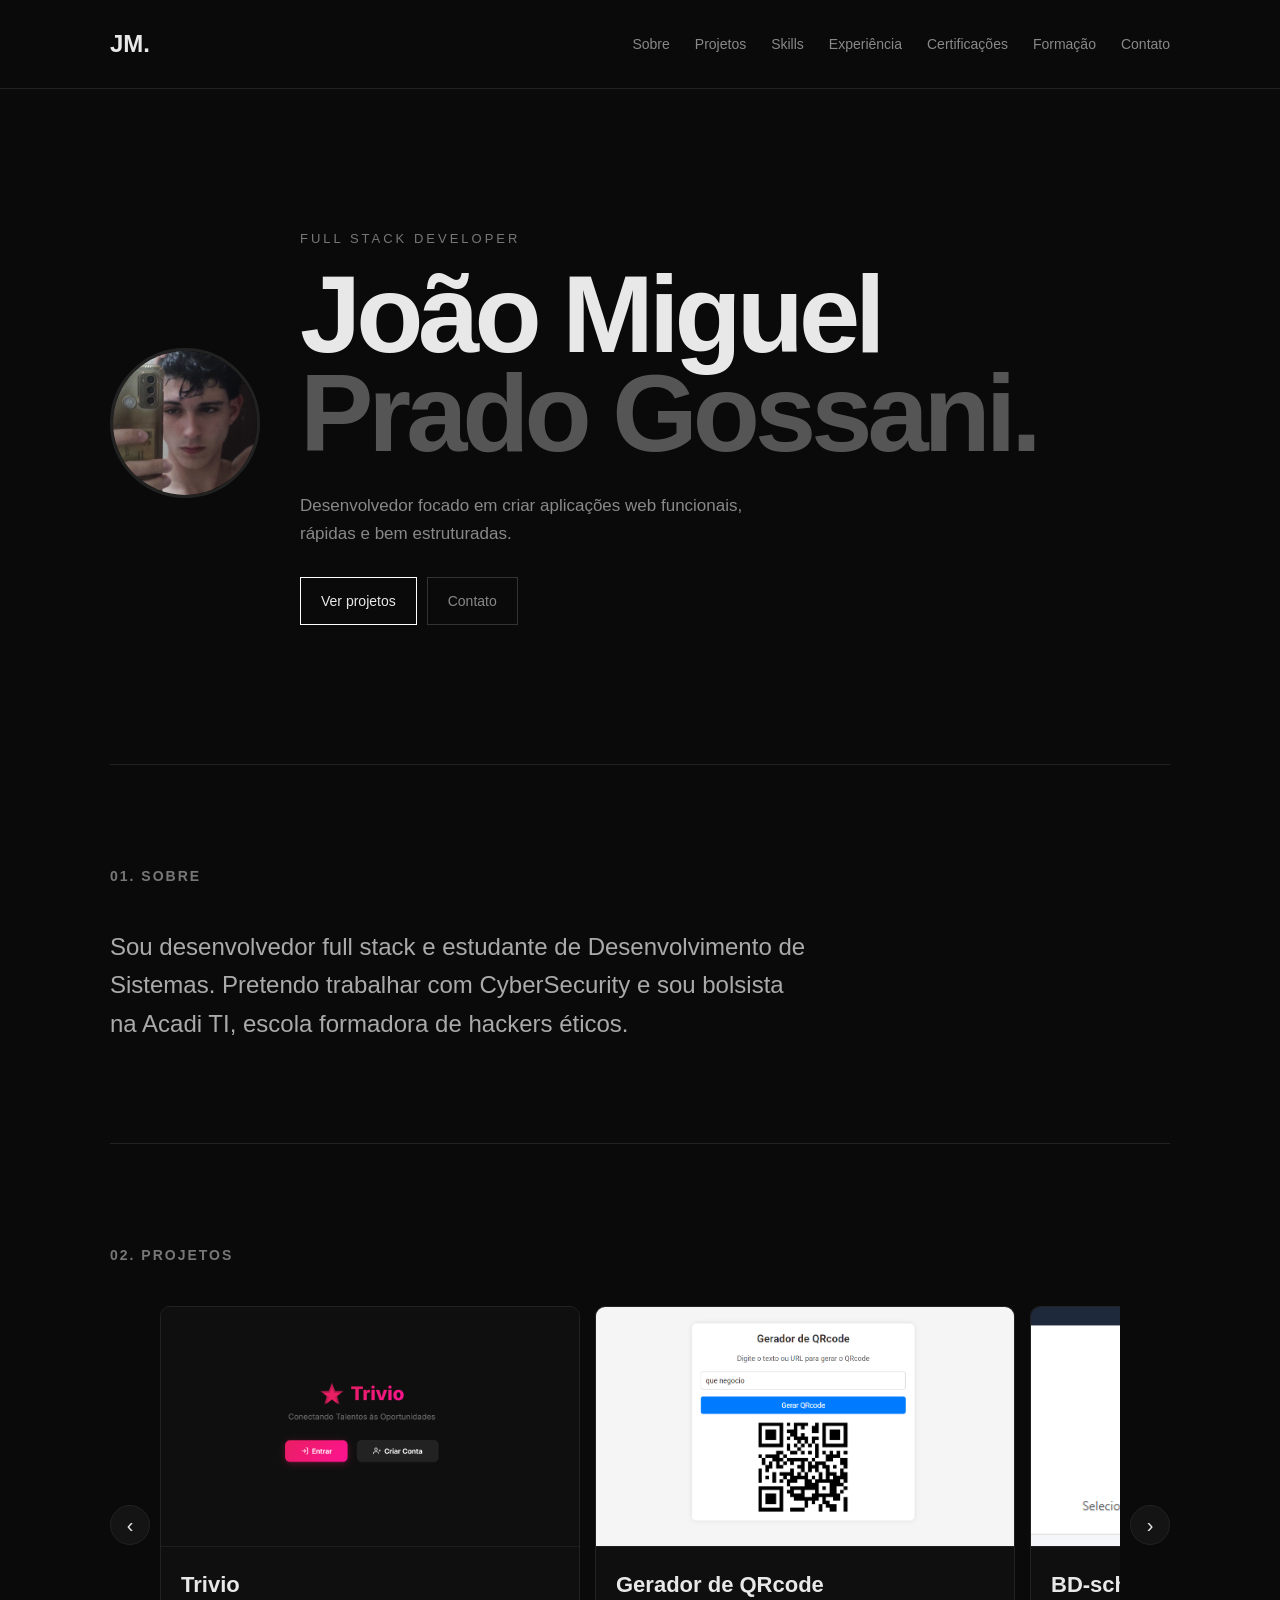
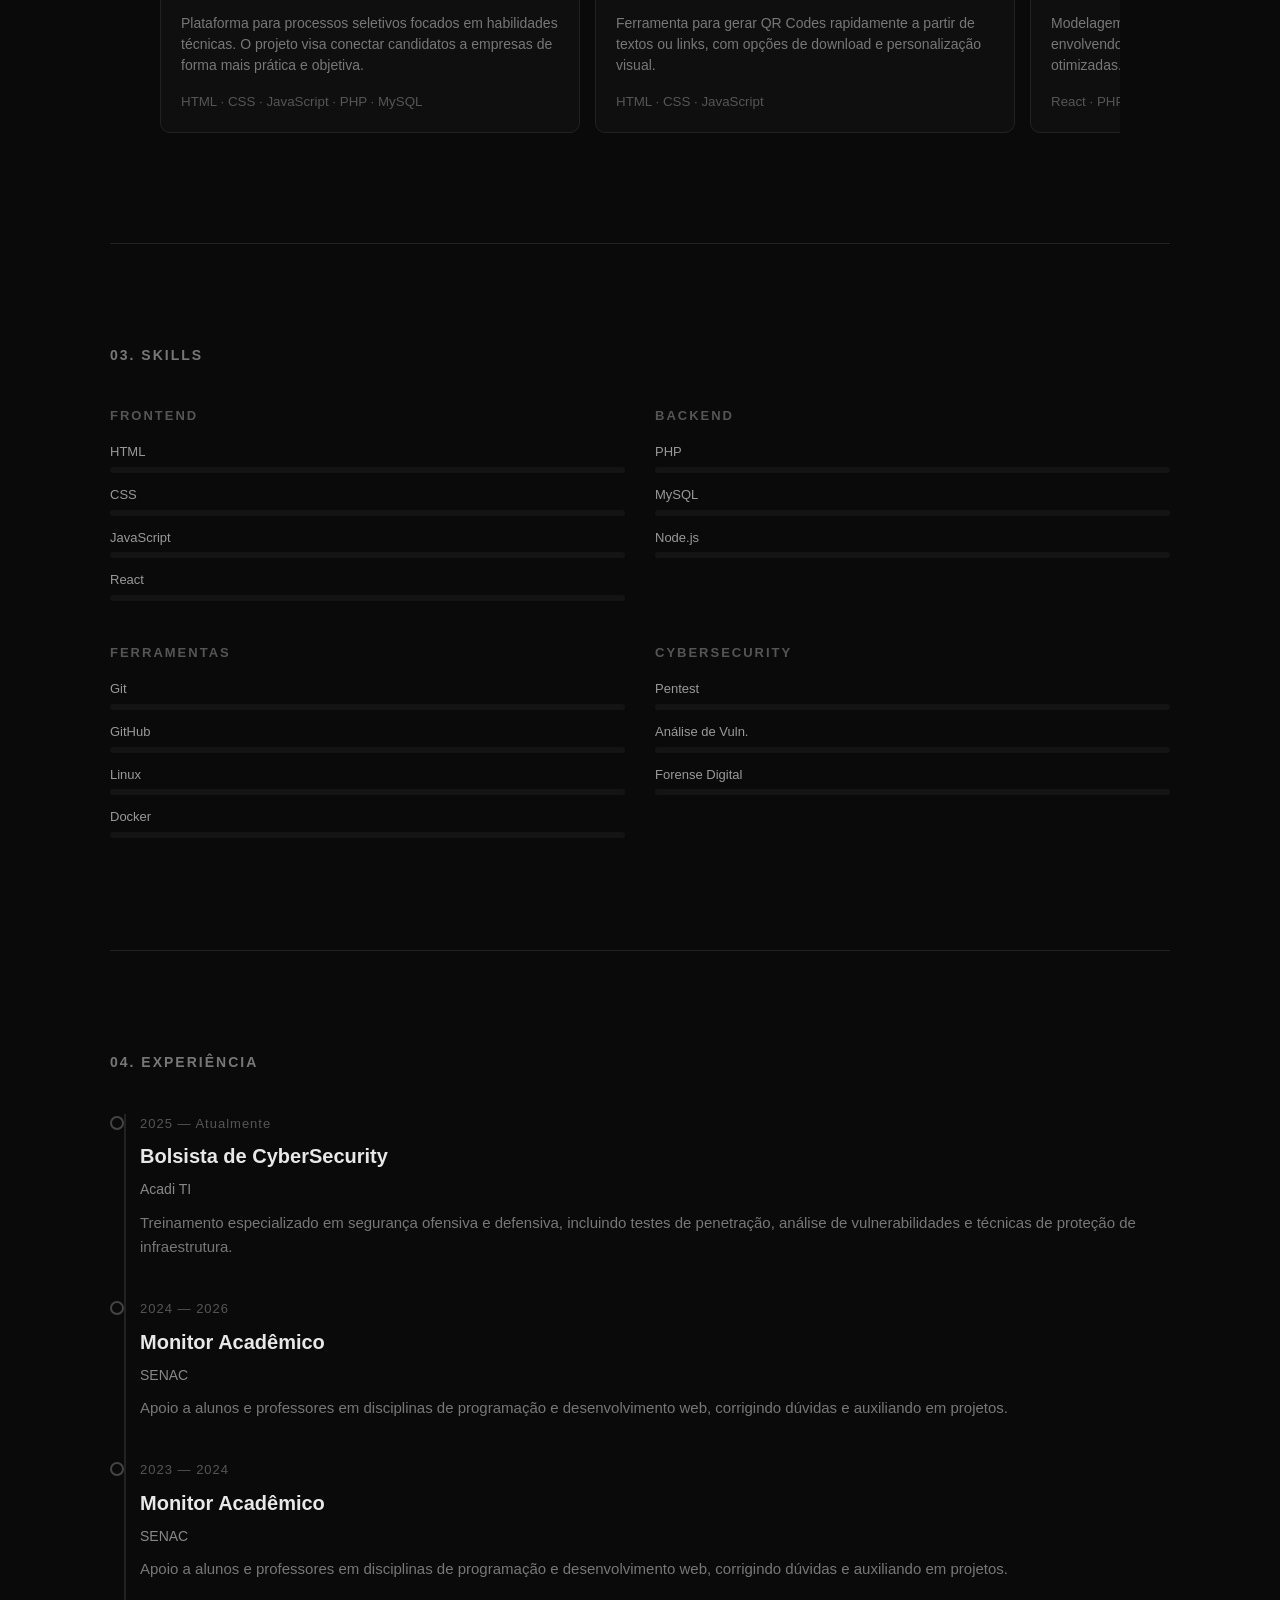
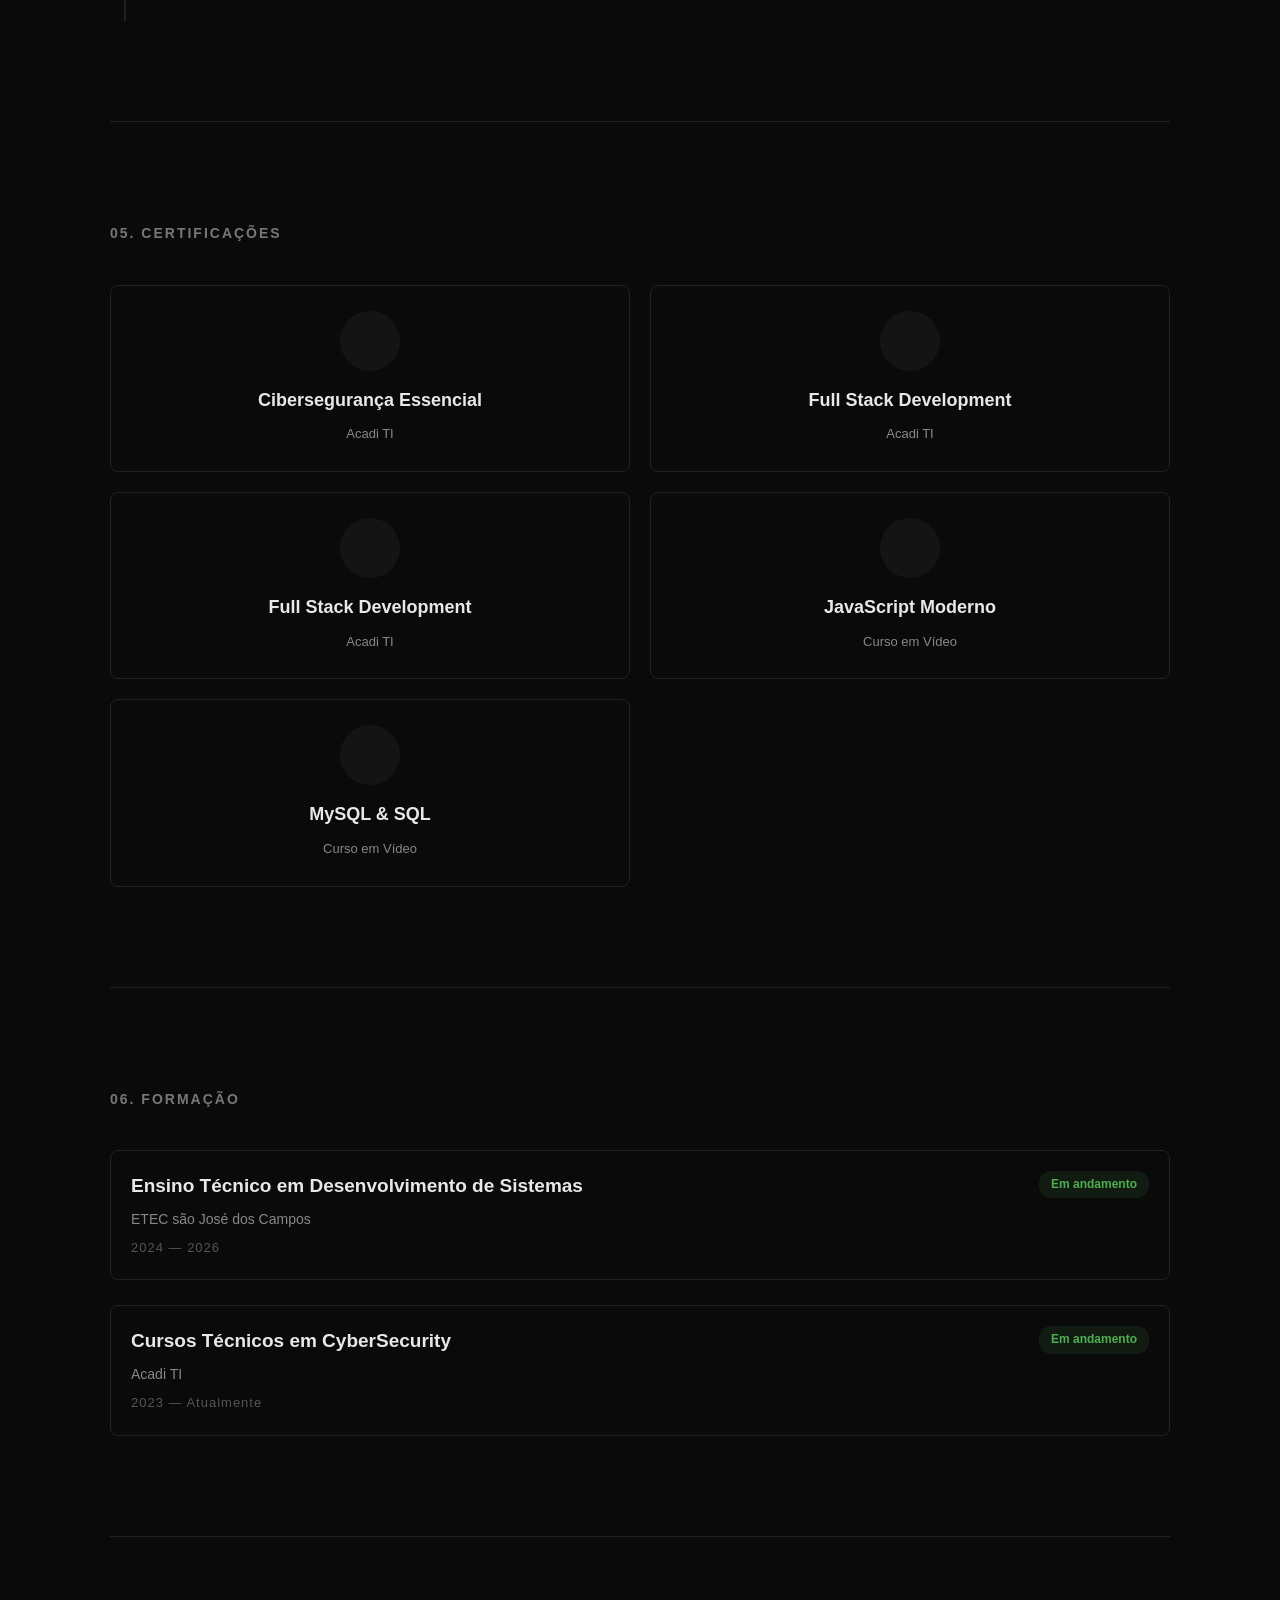
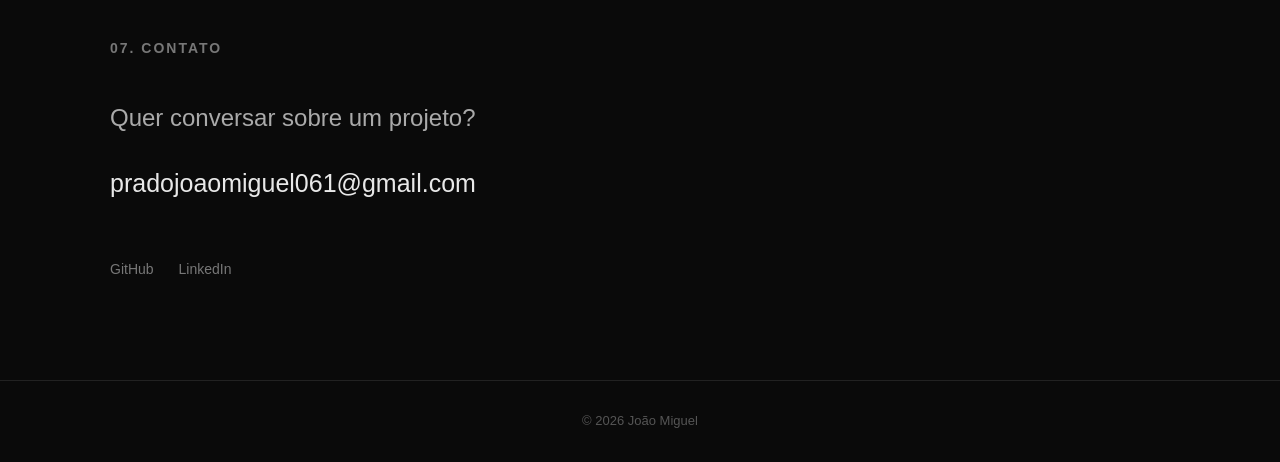
==== commit fd308d1c: "mais coisas" ====
--- a/index.html
+++ b/index.html
@@ -73,7 +73,7 @@
 
                     <a href="projetos/trivio.html" class="project-card">
                         <div class="project-image">
-                            <img src="imagens/trivio.svg" alt="Trivio">
+                            <img src="imagens/Trivio.png" alt="Trivio">
                         </div>
                         <div class="project-info">
                             <h3>Trivio</h3>
@@ -86,7 +86,7 @@
 
                     <a href="projetos/qrcode.html" class="project-card">
                         <div class="project-image">
-                            <img src="imagens/qrcode.svg" alt="Gerador de QRcode">
+                            <img src="imagens/qrcode.png" alt="Gerador de QRcode">
                         </div>
                         <div class="project-info">
                             <h3>Gerador de QRcode</h3>
@@ -99,7 +99,7 @@
 
                     <a href="projetos/bd-scholar.html" class="project-card">
                         <div class="project-image">
-                            <img src="imagens/bd-scholar.svg" alt="BD-scholar">
+                            <img src="imagens/escola.png" alt="BD-scholar">
                         </div>
                         <div class="project-info">
                             <h3>BD-scholar</h3>
@@ -112,7 +112,7 @@
 
                     <a href="projetos/landing.html" class="project-card">
                         <div class="project-image">
-                            <img src="imagens/landing.svg" alt="Landing Pages">
+                            <img src="imagens/landing.png" alt="Landing Pages">
                         </div>
                         <div class="project-info">
                             <h3>Landing Pages</h3>
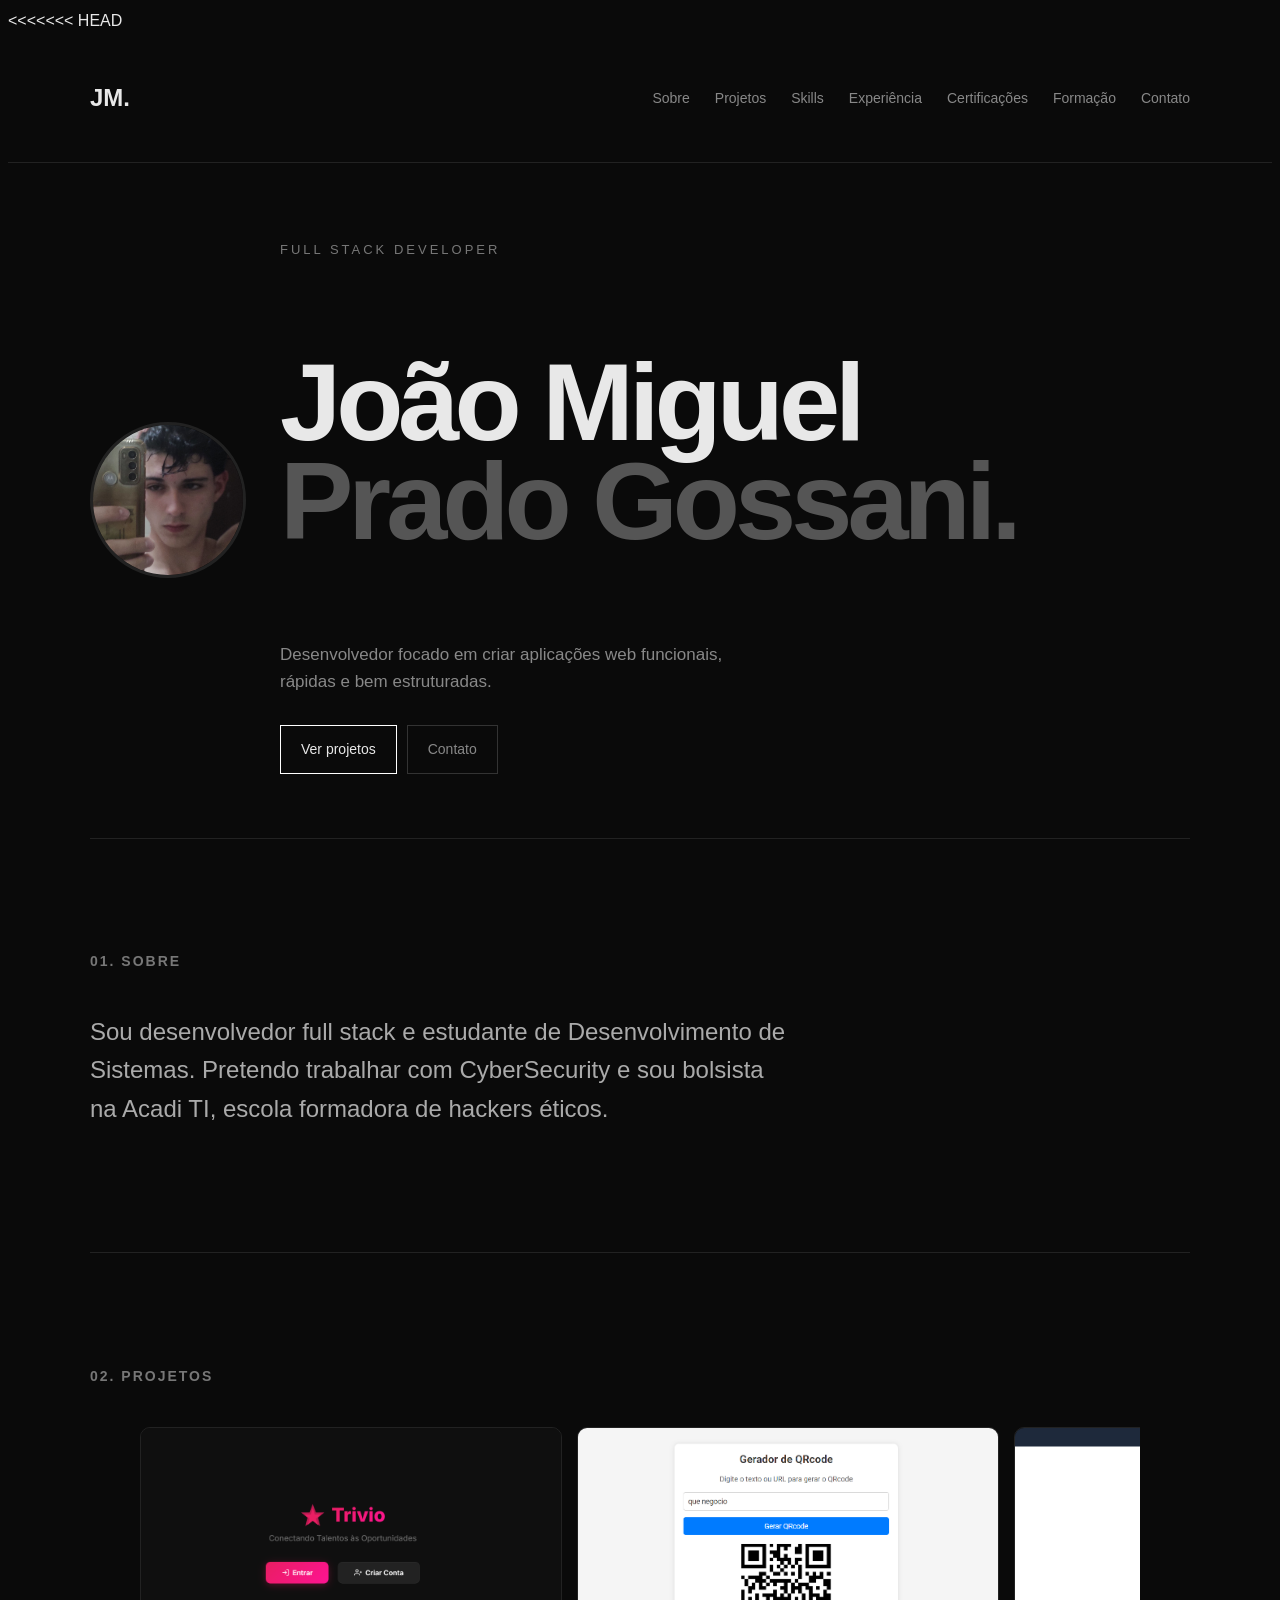
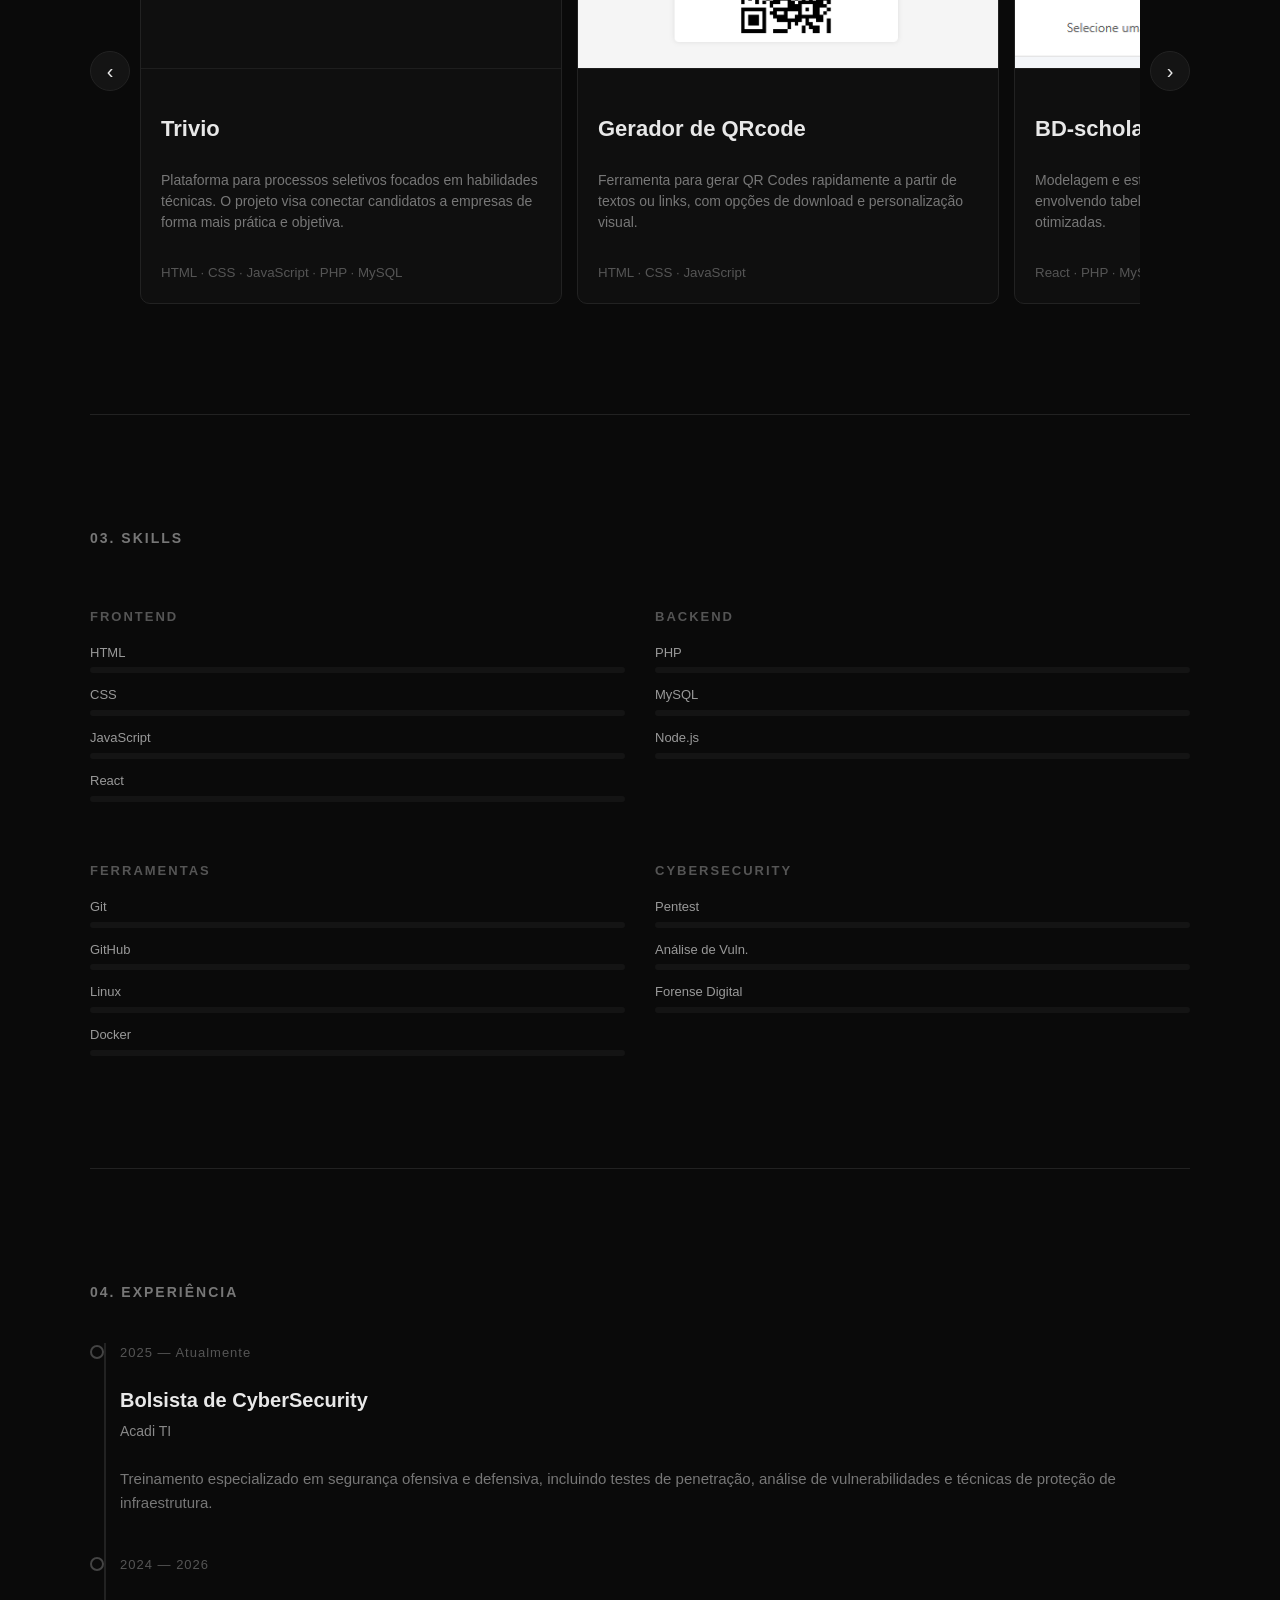
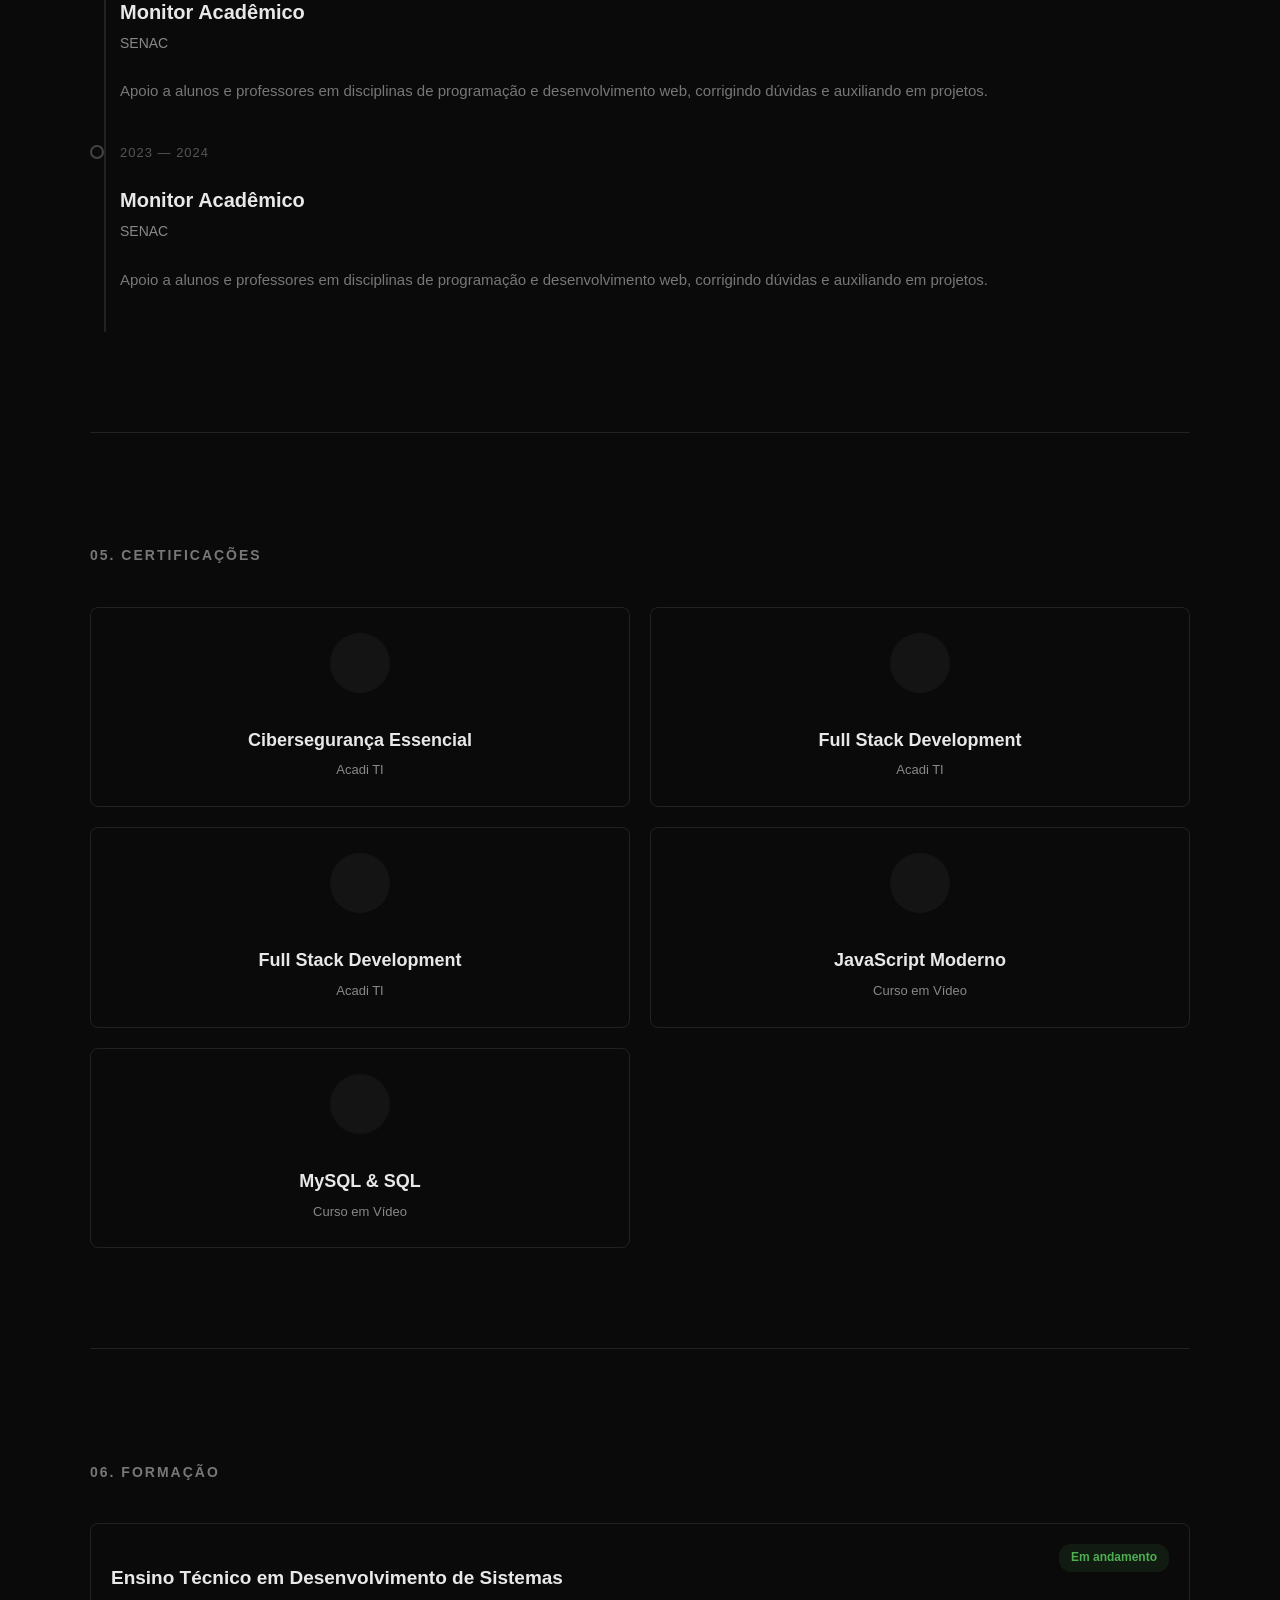
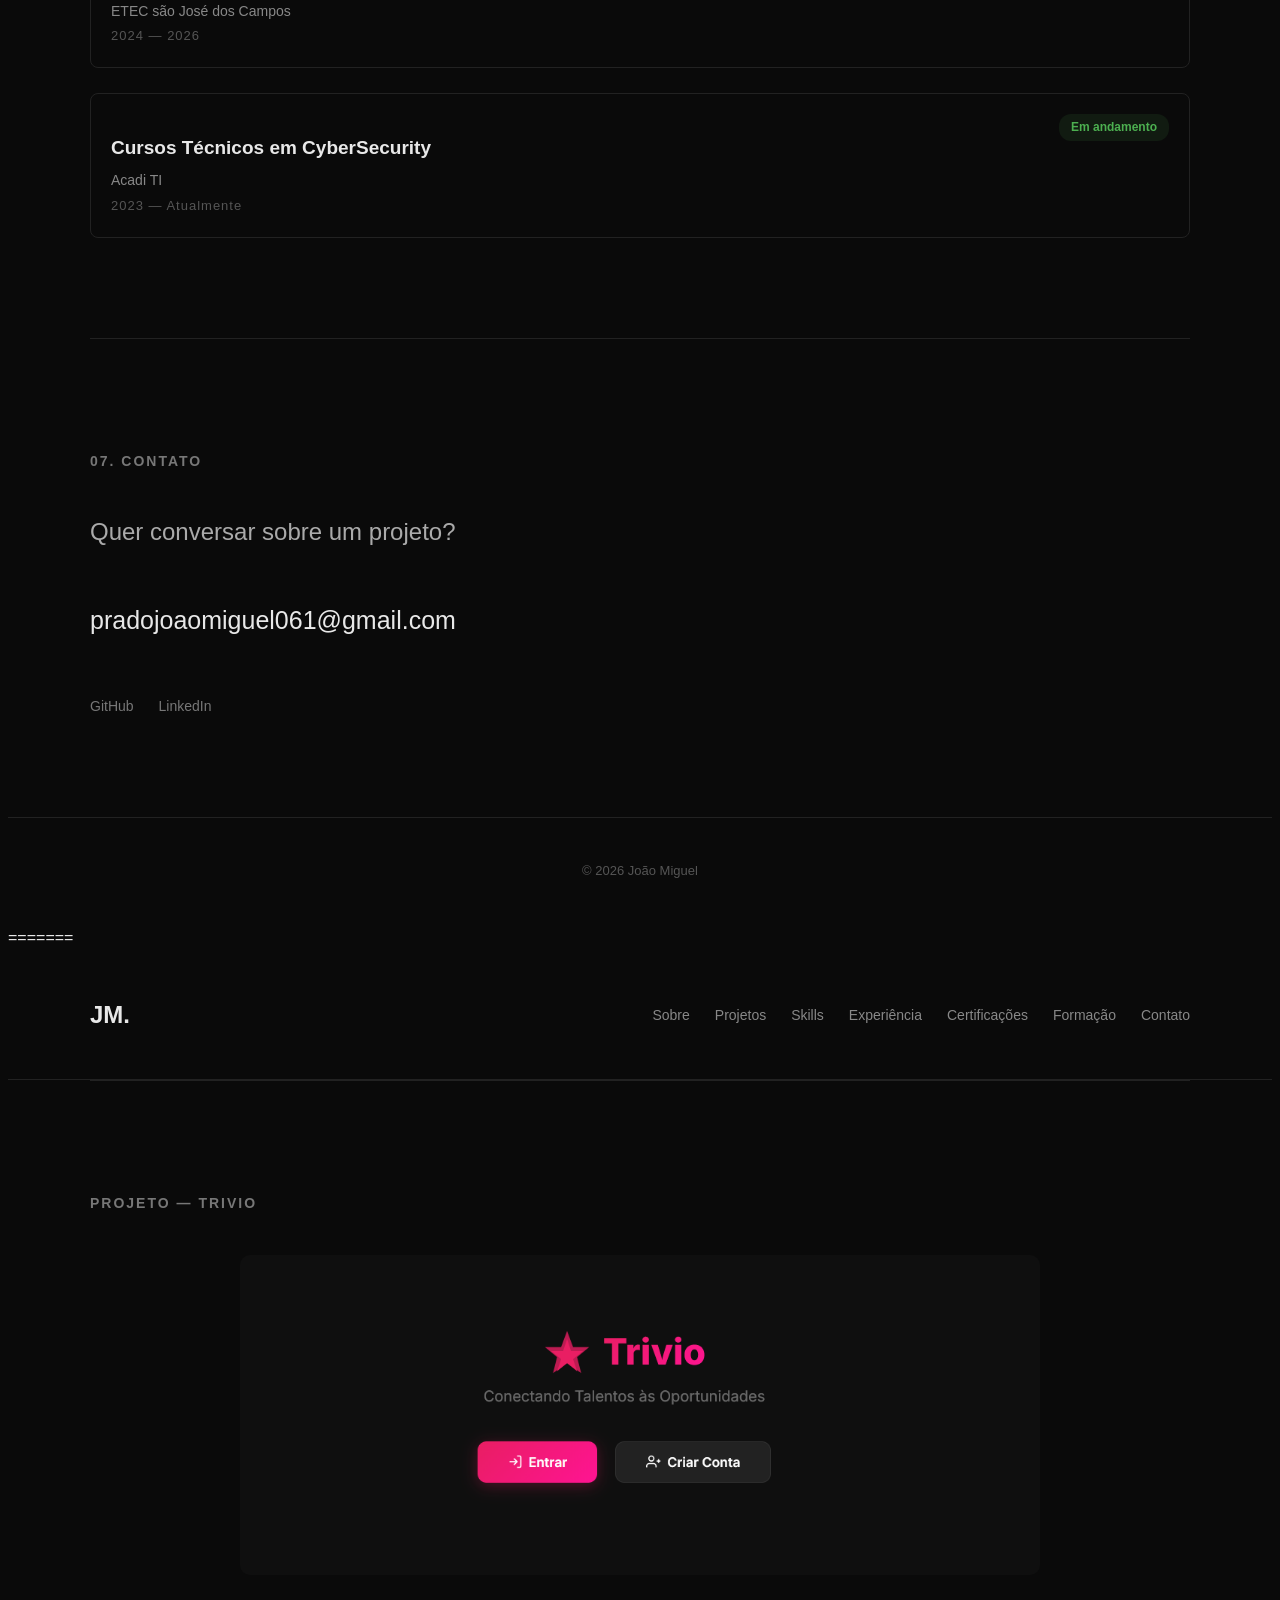
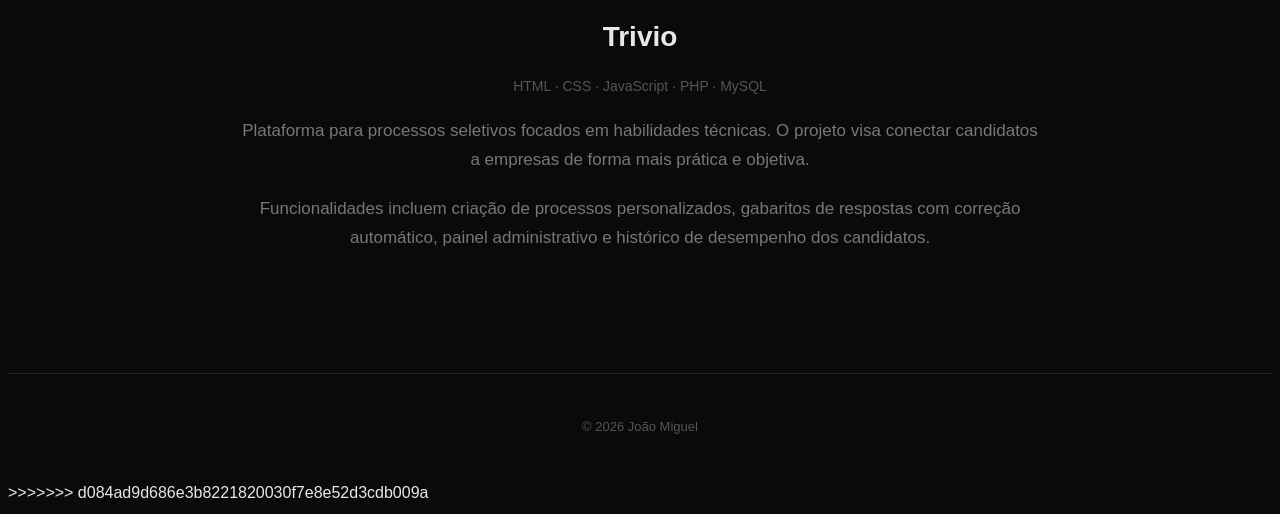
==== commit 05953c8e: "oi" ====
--- a/index.html
+++ b/index.html
@@ -1,3 +1,4 @@
+<<<<<<< HEAD
 <!-- index.html -->
 <!DOCTYPE html>
 <html lang="pt-BR">
@@ -374,3 +375,57 @@
 
 </body>
 </html>
+=======
+<!DOCTYPE html>
+<html lang="pt-BR">
+<head>
+    <meta charset="UTF-8">
+    <meta name="viewport" content="width=device-width, initial-scale=1.0">
+    <title>Trivio — Projeto</title>
+    <link rel="stylesheet" href="../style.css">
+</head>
+<body>
+
+    <header>
+        <nav>
+            <h2>JM.</h2>
+            <div class="links">
+                <a href="../index.html#sobre">Sobre</a>
+                <a href="../index.html#projetos">Projetos</a>
+                <a href="../index.html#skills">Skills</a>
+                <a href="../index.html#experiencia">Experiência</a>
+                <a href="../index.html#certificacoes">Certificações</a>
+                <a href="../index.html#formacao">Formação</a>
+                <a href="../index.html#contato">Contato</a>
+            </div>
+        </nav>
+    </header>
+
+    <main>
+        <section class="section">
+            <h2>Projeto — Trivio</h2>
+
+            <div class="project-detail">
+                <img src="Captura de tela 2026-09-09 111900.png" alt="Trivio">
+
+                <h3>Trivio</h3>
+                <small>HTML · CSS · JavaScript · PHP · MySQL</small>
+
+                <p>
+                    Plataforma para processos seletivos focados em habilidades técnicas. O projeto visa conectar candidatos a empresas de forma mais prática e objetiva.
+                </p>
+
+                <p>
+                    Funcionalidades incluem criação de processos personalizados, gabaritos de respostas com correção automático, painel administrativo e histórico de desempenho dos candidatos.
+                </p>
+            </div>
+        </section>
+    </main>
+
+    <footer>
+        <p>© 2026 João Miguel</p>
+    </footer>
+
+</body>
+</html>
+>>>>>>> d084ad9d686e3b8221820030f7e8e52d3cdb009a
--- a/style.css
+++ b/style.css
@@ -1,3 +1,4 @@
+<<<<<<< HEAD
 
 * {
     margin: 0;
@@ -547,3 +548,555 @@
 
 
 
+=======
+
+* {
+    margin: 0;
+    padding: 0;
+    box-sizing: border-box;
+}
+
+html {
+    scroll-behavior: smooth;
+}
+
+body {
+    background: #0a0a0a;
+    color: #e8e8e8;
+    font-family: Arial, Helvetica, sans-serif;
+    line-height: 1.6;
+}
+
+header {
+    border-bottom: 1px solid #222;
+}
+
+nav {
+    max-width: 1100px;
+    margin: auto;
+    padding: 25px 20px;
+
+    display: flex;
+    justify-content: space-between;
+    align-items: center;
+}
+
+nav h2 {
+    font-size: 24px;
+}
+
+.links {
+    display: flex;
+    gap: 25px;
+}
+
+a {
+    color: inherit;
+    text-decoration: none;
+}
+
+.links a {
+    color: #888;
+    font-size: 14px;
+}
+
+.links a:hover {
+    color: white;
+}
+
+main {
+    max-width: 1100px;
+    margin: auto;
+    padding: 0 20px;
+}
+
+.hero {
+    min-height: 75vh;
+
+    display: flex;
+    flex-direction: column;
+    justify-content: center;
+}
+
+.hero-grid {
+    display: grid;
+    grid-template-columns: 150px 1fr;
+    gap: 40px;
+    align-items: center;
+}
+
+.hero-img img {
+    width: 100%;
+    border-radius: 50%;
+    aspect-ratio: 1 / 1;
+    object-fit: cover;
+    border: 3px solid #222;
+}
+
+.tag {
+    color: #777;
+    font-size: 13px;
+    letter-spacing: 3px;
+    margin-bottom: 15px;
+}
+
+.hero h1 {
+    font-size: clamp(55px, 9vw, 110px);
+    line-height: .9;
+    letter-spacing: -5px;
+}
+
+.hero h1 span {
+    color: #555;
+}
+
+.description {
+    max-width: 500px;
+    margin-top: 30px;
+    color: #888;
+    font-size: 17px;
+}
+
+.buttons {
+    display: flex;
+    gap: 10px;
+    margin-top: 30px;
+}
+
+.btn {
+    border: 1px solid white;
+    padding: 12px 20px;
+    font-size: 14px;
+}
+
+.btn:hover {
+    background: white;
+    color: black;
+}
+
+.btn.secondary {
+    border-color: #333;
+    color: #888;
+}
+
+.section {
+    padding: 100px 0;
+    border-top: 1px solid #222;
+}
+
+.section > h2 {
+    font-size: 14px;
+    color: #777;
+    margin-bottom: 40px;
+    text-transform: uppercase;
+    letter-spacing: 2px;
+}
+
+.section > p {
+    max-width: 700px;
+    font-size: 24px;
+    color: #aaa;
+}
+
+.projects-wrapper {
+    position: relative;
+    display: flex;
+    align-items: center;
+    gap: 10px;
+}
+
+.projects-carousel {
+    display: flex;
+    gap: 15px;
+    overflow-x: auto;
+    scroll-behavior: smooth;
+    scroll-snap-type: x mandatory;
+    padding-bottom: 10px;
+    flex: 1;
+}
+
+.projects-carousel::-webkit-scrollbar {
+    height: 6px;
+}
+
+.projects-carousel::-webkit-scrollbar-track {
+    background: #111;
+    border-radius: 3px;
+}
+
+.projects-carousel::-webkit-scrollbar-thumb {
+    background: #333;
+    border-radius: 3px;
+}
+
+.project-card {
+    min-width: 420px;
+    max-width: 420px;
+    border: 1px solid #222;
+    border-radius: 10px;
+    overflow: hidden;
+    background: #0f0f0f;
+    scroll-snap-align: start;
+    display: flex;
+    flex-direction: column;
+    transition: transform .3s, border-color .3s;
+    text-decoration: none;
+    color: inherit;
+}
+
+.project-card:hover {
+    border-color: #555;
+    transform: translateY(-4px);
+}
+
+.project-image {
+    width: 100%;
+    height: 240px;
+    overflow: hidden;
+    background: #141414;
+    border-bottom: 1px solid #1e1e1e;
+}
+
+.project-image img {
+    width: 100%;
+    height: 100%;
+    object-fit: cover;
+}
+
+.project-info {
+    padding: 20px;
+    display: flex;
+    flex-direction: column;
+    flex: 1;
+}
+
+.project-info h3 {
+    font-size: 22px;
+    margin-bottom: 10px;
+}
+
+.project-info p {
+    color: #777;
+    font-size: 14px;
+    line-height: 1.5;
+    flex: 1;
+}
+
+.project-info small {
+    color: #555;
+    margin-top: 15px;
+}
+
+.arrow {
+    background: #141414;
+    border: 1px solid #222;
+    color: #e8e8e8;
+    width: 40px;
+    height: 40px;
+    border-radius: 50%;
+    cursor: pointer;
+    font-size: 20px;
+    line-height: 1;
+    display: inline-flex;
+    align-items: center;
+    justify-content: center;
+    transition: background .3s, border-color .3s;
+    flex-shrink: 0;
+}
+
+.arrow:hover {
+    background: #222;
+    border-color: #555;
+}
+
+.project-detail {
+    max-width: 800px;
+    margin: auto;
+    text-align: center;
+}
+
+.project-detail img {
+    width: 100%;
+    height: 320px;
+    object-fit: cover;
+    border-radius: 10px;
+    margin-bottom: 25px;
+}
+
+.project-detail h3 {
+    font-size: 28px;
+    margin: 15px 0;
+}
+
+.project-detail small {
+    color: #555;
+    font-size: 14px;
+}
+
+.project-detail p {
+    color: #777;
+    font-size: 17px;
+    line-height: 1.7;
+    margin: 20px 0;
+}
+
+.skills-categories {
+    display: grid;
+    grid-template-columns: repeat(2, 1fr);
+    gap: 30px;
+}
+
+.skill-category h4 {
+    font-size: 13px;
+    color: #555;
+    letter-spacing: 2px;
+    text-transform: uppercase;
+    margin-bottom: 15px;
+}
+
+.skill-item {
+    margin-bottom: 12px;
+}
+
+.skill-item span {
+    display: block;
+    font-size: 13px;
+    color: #999;
+    margin-bottom: 4px;
+}
+
+.skill-progress {
+    width: 100%;
+    height: 6px;
+    background: #141414;
+    border-radius: 3px;
+    overflow: hidden;
+}
+
+.skill-fill {
+    height: 100%;
+    background: linear-gradient(90, #4caf50, #45a049);
+    border-radius: 3px;
+    transition: width .6s ease;
+}
+
+.timeline {
+    position: relative;
+    padding-left: 30px;
+    margin-top: 20px;
+}
+
+.timeline::before {
+    content: "";
+    position: absolute;
+    left: 14px;
+    top: 0;
+    bottom: -40px;
+    width: 2px;
+    background: #222;
+}
+
+.timeline-item {
+    position: relative;
+    margin-bottom: 40px;
+}
+
+.timeline-item::before {
+    content: "";
+    position: absolute;
+    left: -30px;
+    top: 2px;
+    width: 14px;
+    height: 14px;
+    border-radius: 50%;
+    background: #0a0a0a;
+    border: 2px solid #444;
+    box-sizing: border-box;
+}
+
+.timeline-date {
+    font-size: 13px;
+    color: #555;
+    letter-spacing: 1px;
+    margin-bottom: 6px;
+}
+
+.timeline-content h3 {
+    font-size: 20px;
+    margin-bottom: 4px;
+}
+
+.company {
+    display: inline-block;
+    color: #888;
+    font-size: 14px;
+    margin-bottom: 10px;
+}
+
+.timeline-content p {
+    color: #777;
+    font-size: 15px;
+    line-height: 1.6;
+}
+
+.certs {
+    display: grid;
+    grid-template-columns: repeat(2, 1fr);
+    gap: 20px;
+}
+
+.cert-card {
+    border: 1px solid #222;
+    border-radius: 8px;
+    padding: 25px;
+    text-align: center;
+    transition: transform .3s, border-color .3s;
+}
+
+.cert-card:hover {
+    border-color: #555;
+    transform: translateY(-4px);
+}
+
+.cert-badge {
+    width: 60px;
+    height: 60px;
+    border-radius: 50%;
+    background: #141414;
+    display: inline-flex;
+    align-items: center;
+    justify-content: center;
+    margin-bottom: 15px;
+}
+
+.cert-icon {
+    font-size: 28px;
+}
+
+.cert-card h3 {
+    font-size: 18px;
+    margin-bottom: 6px;
+}
+
+.cert-issuer {
+    color: #888;
+    font-size: 13px;
+}
+
+.education {
+    display: flex;
+    flex-direction: column;
+    gap: 25px;
+}
+
+.education-item {
+    display: flex;
+    justify-content: space-between;
+    align-items: flex-start;
+    padding: 20px;
+    border: 1px solid #222;
+    border-radius: 8px;
+}
+
+.edu-main h3 {
+    font-size: 19px;
+    margin-bottom: 6px;
+}
+
+.edu-institution {
+    display: block;
+    color: #888;
+    font-size: 14px;
+    margin-bottom: 4px;
+}
+
+.edu-date {
+    color: #555;
+    font-size: 13px;
+    letter-spacing: 1px;
+}
+
+.edu-status {
+    color: #4caf50;
+    font-size: 12px;
+    font-weight: bold;
+    background: rgba(76, 175, 80, 0.1);
+    padding: 4px 12px;
+    border-radius: 12px;
+}
+
+.contact a {
+    display: inline-block;
+    margin-top: 25px;
+    font-size: 25px;
+}
+
+.social {
+    display: flex;
+    gap: 25px;
+    margin-top: 30px;
+}
+
+.social a {
+    font-size: 14px;
+    color: #777;
+}
+
+footer {
+    border-top: 1px solid #222;
+    padding: 30px 20px;
+    text-align: center;
+    color: #555;
+    font-size: 13px;
+}
+
+@media (max-width: 700px) {
+
+    .links {
+        display: none;
+    }
+
+    .hero {
+        min-height: 70vh;
+    }
+
+    .hero h1 {
+        font-size: 60px;
+    }
+
+    .hero-grid {
+        grid-template-columns: 1fr;
+        gap: 25px;
+    }
+
+    .project-card {
+        min-width: 100%;
+        max-width: 100%;
+    }
+
+    .skills-categories {
+        grid-template-columns: 1fr;
+    }
+
+    .certs {
+        grid-template-columns: 1fr;
+    }
+
+    .project-detail img {
+        height: 240px;
+    }
+
+    .section {
+        padding: 70px 0;
+    }
+
+    .section > p {
+        font-size: 19px;
+    }
+}
+
+
+
+
+
+>>>>>>> d084ad9d686e3b8221820030f7e8e52d3cdb009a
--- a/style.css
+++ b/style.css
@@ -1,3 +1,4 @@
+<<<<<<< HEAD
 
 * {
     margin: 0;
@@ -547,3 +548,555 @@
 
 
 
+=======
+
+* {
+    margin: 0;
+    padding: 0;
+    box-sizing: border-box;
+}
+
+html {
+    scroll-behavior: smooth;
+}
+
+body {
+    background: #0a0a0a;
+    color: #e8e8e8;
+    font-family: Arial, Helvetica, sans-serif;
+    line-height: 1.6;
+}
+
+header {
+    border-bottom: 1px solid #222;
+}
+
+nav {
+    max-width: 1100px;
+    margin: auto;
+    padding: 25px 20px;
+
+    display: flex;
+    justify-content: space-between;
+    align-items: center;
+}
+
+nav h2 {
+    font-size: 24px;
+}
+
+.links {
+    display: flex;
+    gap: 25px;
+}
+
+a {
+    color: inherit;
+    text-decoration: none;
+}
+
+.links a {
+    color: #888;
+    font-size: 14px;
+}
+
+.links a:hover {
+    color: white;
+}
+
+main {
+    max-width: 1100px;
+    margin: auto;
+    padding: 0 20px;
+}
+
+.hero {
+    min-height: 75vh;
+
+    display: flex;
+    flex-direction: column;
+    justify-content: center;
+}
+
+.hero-grid {
+    display: grid;
+    grid-template-columns: 150px 1fr;
+    gap: 40px;
+    align-items: center;
+}
+
+.hero-img img {
+    width: 100%;
+    border-radius: 50%;
+    aspect-ratio: 1 / 1;
+    object-fit: cover;
+    border: 3px solid #222;
+}
+
+.tag {
+    color: #777;
+    font-size: 13px;
+    letter-spacing: 3px;
+    margin-bottom: 15px;
+}
+
+.hero h1 {
+    font-size: clamp(55px, 9vw, 110px);
+    line-height: .9;
+    letter-spacing: -5px;
+}
+
+.hero h1 span {
+    color: #555;
+}
+
+.description {
+    max-width: 500px;
+    margin-top: 30px;
+    color: #888;
+    font-size: 17px;
+}
+
+.buttons {
+    display: flex;
+    gap: 10px;
+    margin-top: 30px;
+}
+
+.btn {
+    border: 1px solid white;
+    padding: 12px 20px;
+    font-size: 14px;
+}
+
+.btn:hover {
+    background: white;
+    color: black;
+}
+
+.btn.secondary {
+    border-color: #333;
+    color: #888;
+}
+
+.section {
+    padding: 100px 0;
+    border-top: 1px solid #222;
+}
+
+.section > h2 {
+    font-size: 14px;
+    color: #777;
+    margin-bottom: 40px;
+    text-transform: uppercase;
+    letter-spacing: 2px;
+}
+
+.section > p {
+    max-width: 700px;
+    font-size: 24px;
+    color: #aaa;
+}
+
+.projects-wrapper {
+    position: relative;
+    display: flex;
+    align-items: center;
+    gap: 10px;
+}
+
+.projects-carousel {
+    display: flex;
+    gap: 15px;
+    overflow-x: auto;
+    scroll-behavior: smooth;
+    scroll-snap-type: x mandatory;
+    padding-bottom: 10px;
+    flex: 1;
+}
+
+.projects-carousel::-webkit-scrollbar {
+    height: 6px;
+}
+
+.projects-carousel::-webkit-scrollbar-track {
+    background: #111;
+    border-radius: 3px;
+}
+
+.projects-carousel::-webkit-scrollbar-thumb {
+    background: #333;
+    border-radius: 3px;
+}
+
+.project-card {
+    min-width: 420px;
+    max-width: 420px;
+    border: 1px solid #222;
+    border-radius: 10px;
+    overflow: hidden;
+    background: #0f0f0f;
+    scroll-snap-align: start;
+    display: flex;
+    flex-direction: column;
+    transition: transform .3s, border-color .3s;
+    text-decoration: none;
+    color: inherit;
+}
+
+.project-card:hover {
+    border-color: #555;
+    transform: translateY(-4px);
+}
+
+.project-image {
+    width: 100%;
+    height: 240px;
+    overflow: hidden;
+    background: #141414;
+    border-bottom: 1px solid #1e1e1e;
+}
+
+.project-image img {
+    width: 100%;
+    height: 100%;
+    object-fit: cover;
+}
+
+.project-info {
+    padding: 20px;
+    display: flex;
+    flex-direction: column;
+    flex: 1;
+}
+
+.project-info h3 {
+    font-size: 22px;
+    margin-bottom: 10px;
+}
+
+.project-info p {
+    color: #777;
+    font-size: 14px;
+    line-height: 1.5;
+    flex: 1;
+}
+
+.project-info small {
+    color: #555;
+    margin-top: 15px;
+}
+
+.arrow {
+    background: #141414;
+    border: 1px solid #222;
+    color: #e8e8e8;
+    width: 40px;
+    height: 40px;
+    border-radius: 50%;
+    cursor: pointer;
+    font-size: 20px;
+    line-height: 1;
+    display: inline-flex;
+    align-items: center;
+    justify-content: center;
+    transition: background .3s, border-color .3s;
+    flex-shrink: 0;
+}
+
+.arrow:hover {
+    background: #222;
+    border-color: #555;
+}
+
+.project-detail {
+    max-width: 800px;
+    margin: auto;
+    text-align: center;
+}
+
+.project-detail img {
+    width: 100%;
+    height: 320px;
+    object-fit: cover;
+    border-radius: 10px;
+    margin-bottom: 25px;
+}
+
+.project-detail h3 {
+    font-size: 28px;
+    margin: 15px 0;
+}
+
+.project-detail small {
+    color: #555;
+    font-size: 14px;
+}
+
+.project-detail p {
+    color: #777;
+    font-size: 17px;
+    line-height: 1.7;
+    margin: 20px 0;
+}
+
+.skills-categories {
+    display: grid;
+    grid-template-columns: repeat(2, 1fr);
+    gap: 30px;
+}
+
+.skill-category h4 {
+    font-size: 13px;
+    color: #555;
+    letter-spacing: 2px;
+    text-transform: uppercase;
+    margin-bottom: 15px;
+}
+
+.skill-item {
+    margin-bottom: 12px;
+}
+
+.skill-item span {
+    display: block;
+    font-size: 13px;
+    color: #999;
+    margin-bottom: 4px;
+}
+
+.skill-progress {
+    width: 100%;
+    height: 6px;
+    background: #141414;
+    border-radius: 3px;
+    overflow: hidden;
+}
+
+.skill-fill {
+    height: 100%;
+    background: linear-gradient(90, #4caf50, #45a049);
+    border-radius: 3px;
+    transition: width .6s ease;
+}
+
+.timeline {
+    position: relative;
+    padding-left: 30px;
+    margin-top: 20px;
+}
+
+.timeline::before {
+    content: "";
+    position: absolute;
+    left: 14px;
+    top: 0;
+    bottom: -40px;
+    width: 2px;
+    background: #222;
+}
+
+.timeline-item {
+    position: relative;
+    margin-bottom: 40px;
+}
+
+.timeline-item::before {
+    content: "";
+    position: absolute;
+    left: -30px;
+    top: 2px;
+    width: 14px;
+    height: 14px;
+    border-radius: 50%;
+    background: #0a0a0a;
+    border: 2px solid #444;
+    box-sizing: border-box;
+}
+
+.timeline-date {
+    font-size: 13px;
+    color: #555;
+    letter-spacing: 1px;
+    margin-bottom: 6px;
+}
+
+.timeline-content h3 {
+    font-size: 20px;
+    margin-bottom: 4px;
+}
+
+.company {
+    display: inline-block;
+    color: #888;
+    font-size: 14px;
+    margin-bottom: 10px;
+}
+
+.timeline-content p {
+    color: #777;
+    font-size: 15px;
+    line-height: 1.6;
+}
+
+.certs {
+    display: grid;
+    grid-template-columns: repeat(2, 1fr);
+    gap: 20px;
+}
+
+.cert-card {
+    border: 1px solid #222;
+    border-radius: 8px;
+    padding: 25px;
+    text-align: center;
+    transition: transform .3s, border-color .3s;
+}
+
+.cert-card:hover {
+    border-color: #555;
+    transform: translateY(-4px);
+}
+
+.cert-badge {
+    width: 60px;
+    height: 60px;
+    border-radius: 50%;
+    background: #141414;
+    display: inline-flex;
+    align-items: center;
+    justify-content: center;
+    margin-bottom: 15px;
+}
+
+.cert-icon {
+    font-size: 28px;
+}
+
+.cert-card h3 {
+    font-size: 18px;
+    margin-bottom: 6px;
+}
+
+.cert-issuer {
+    color: #888;
+    font-size: 13px;
+}
+
+.education {
+    display: flex;
+    flex-direction: column;
+    gap: 25px;
+}
+
+.education-item {
+    display: flex;
+    justify-content: space-between;
+    align-items: flex-start;
+    padding: 20px;
+    border: 1px solid #222;
+    border-radius: 8px;
+}
+
+.edu-main h3 {
+    font-size: 19px;
+    margin-bottom: 6px;
+}
+
+.edu-institution {
+    display: block;
+    color: #888;
+    font-size: 14px;
+    margin-bottom: 4px;
+}
+
+.edu-date {
+    color: #555;
+    font-size: 13px;
+    letter-spacing: 1px;
+}
+
+.edu-status {
+    color: #4caf50;
+    font-size: 12px;
+    font-weight: bold;
+    background: rgba(76, 175, 80, 0.1);
+    padding: 4px 12px;
+    border-radius: 12px;
+}
+
+.contact a {
+    display: inline-block;
+    margin-top: 25px;
+    font-size: 25px;
+}
+
+.social {
+    display: flex;
+    gap: 25px;
+    margin-top: 30px;
+}
+
+.social a {
+    font-size: 14px;
+    color: #777;
+}
+
+footer {
+    border-top: 1px solid #222;
+    padding: 30px 20px;
+    text-align: center;
+    color: #555;
+    font-size: 13px;
+}
+
+@media (max-width: 700px) {
+
+    .links {
+        display: none;
+    }
+
+    .hero {
+        min-height: 70vh;
+    }
+
+    .hero h1 {
+        font-size: 60px;
+    }
+
+    .hero-grid {
+        grid-template-columns: 1fr;
+        gap: 25px;
+    }
+
+    .project-card {
+        min-width: 100%;
+        max-width: 100%;
+    }
+
+    .skills-categories {
+        grid-template-columns: 1fr;
+    }
+
+    .certs {
+        grid-template-columns: 1fr;
+    }
+
+    .project-detail img {
+        height: 240px;
+    }
+
+    .section {
+        padding: 70px 0;
+    }
+
+    .section > p {
+        font-size: 19px;
+    }
+}
+
+
+
+
+
+>>>>>>> d084ad9d686e3b8221820030f7e8e52d3cdb009a
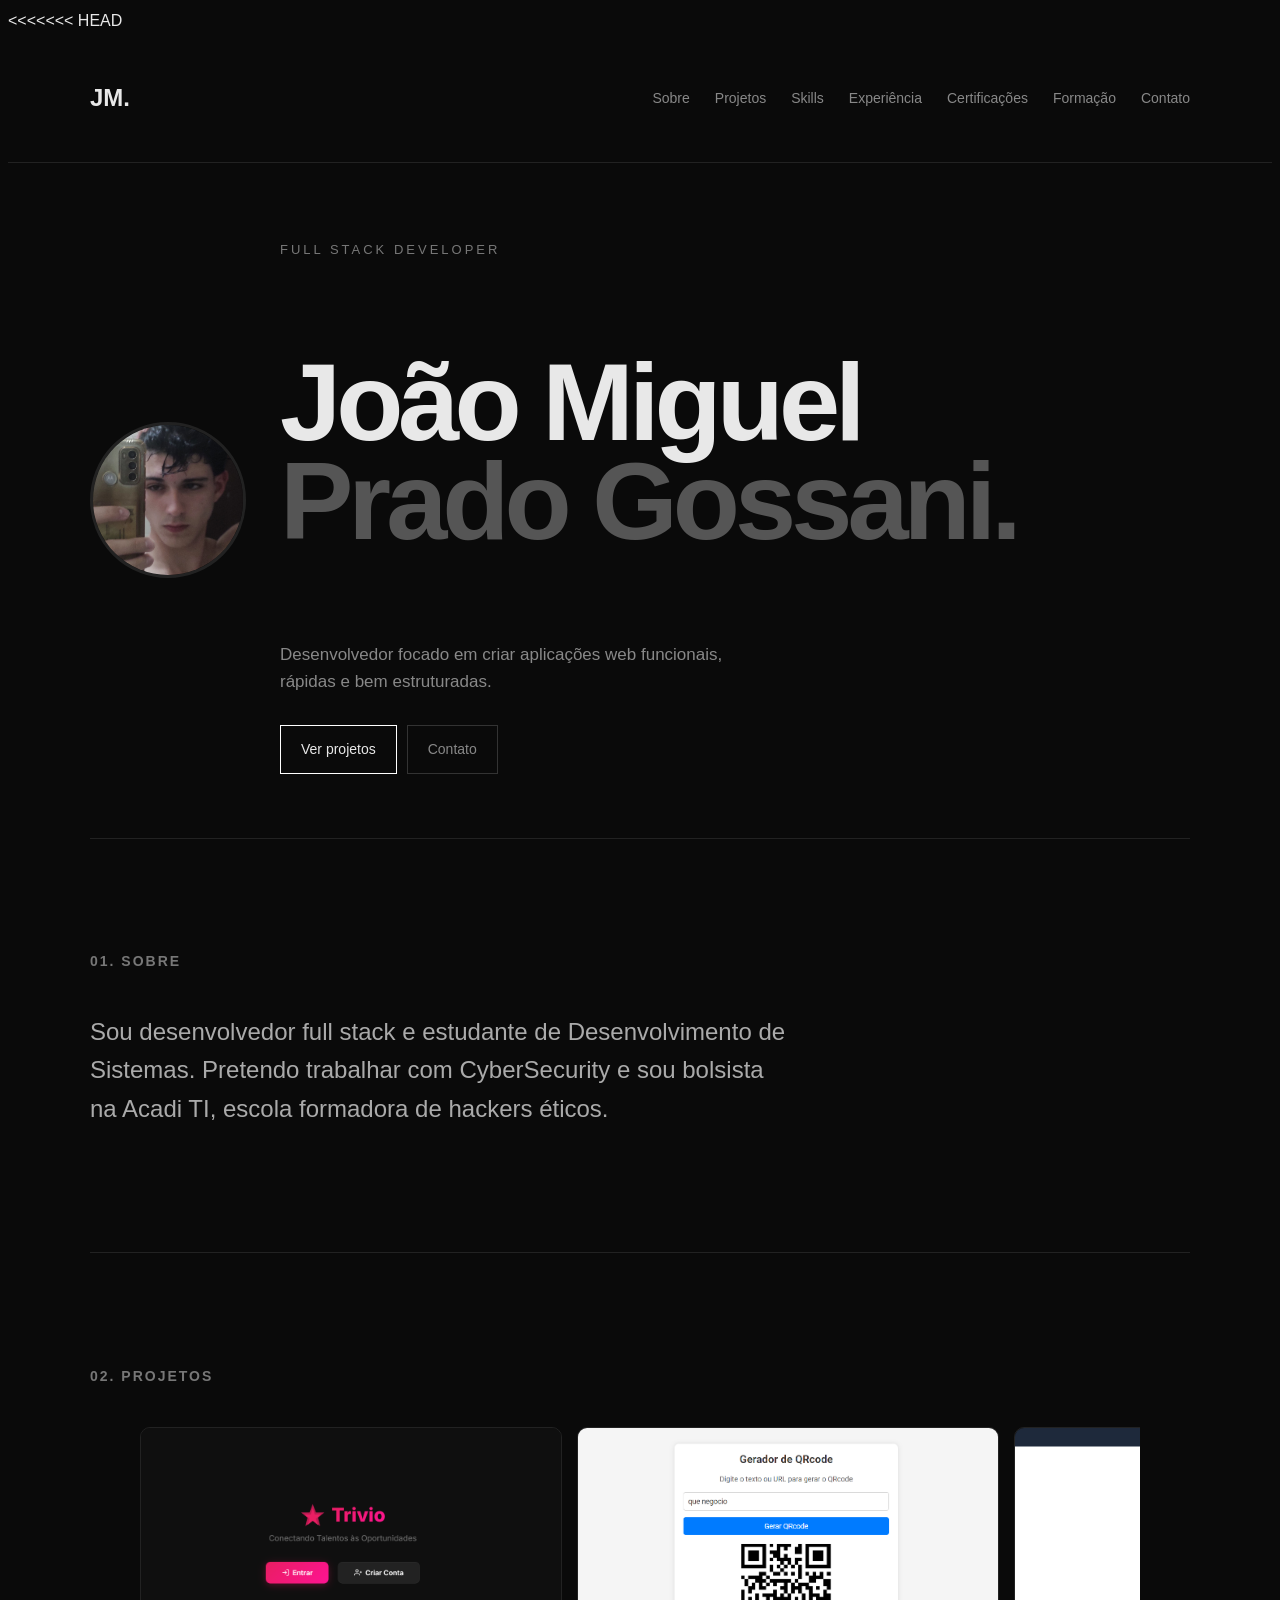
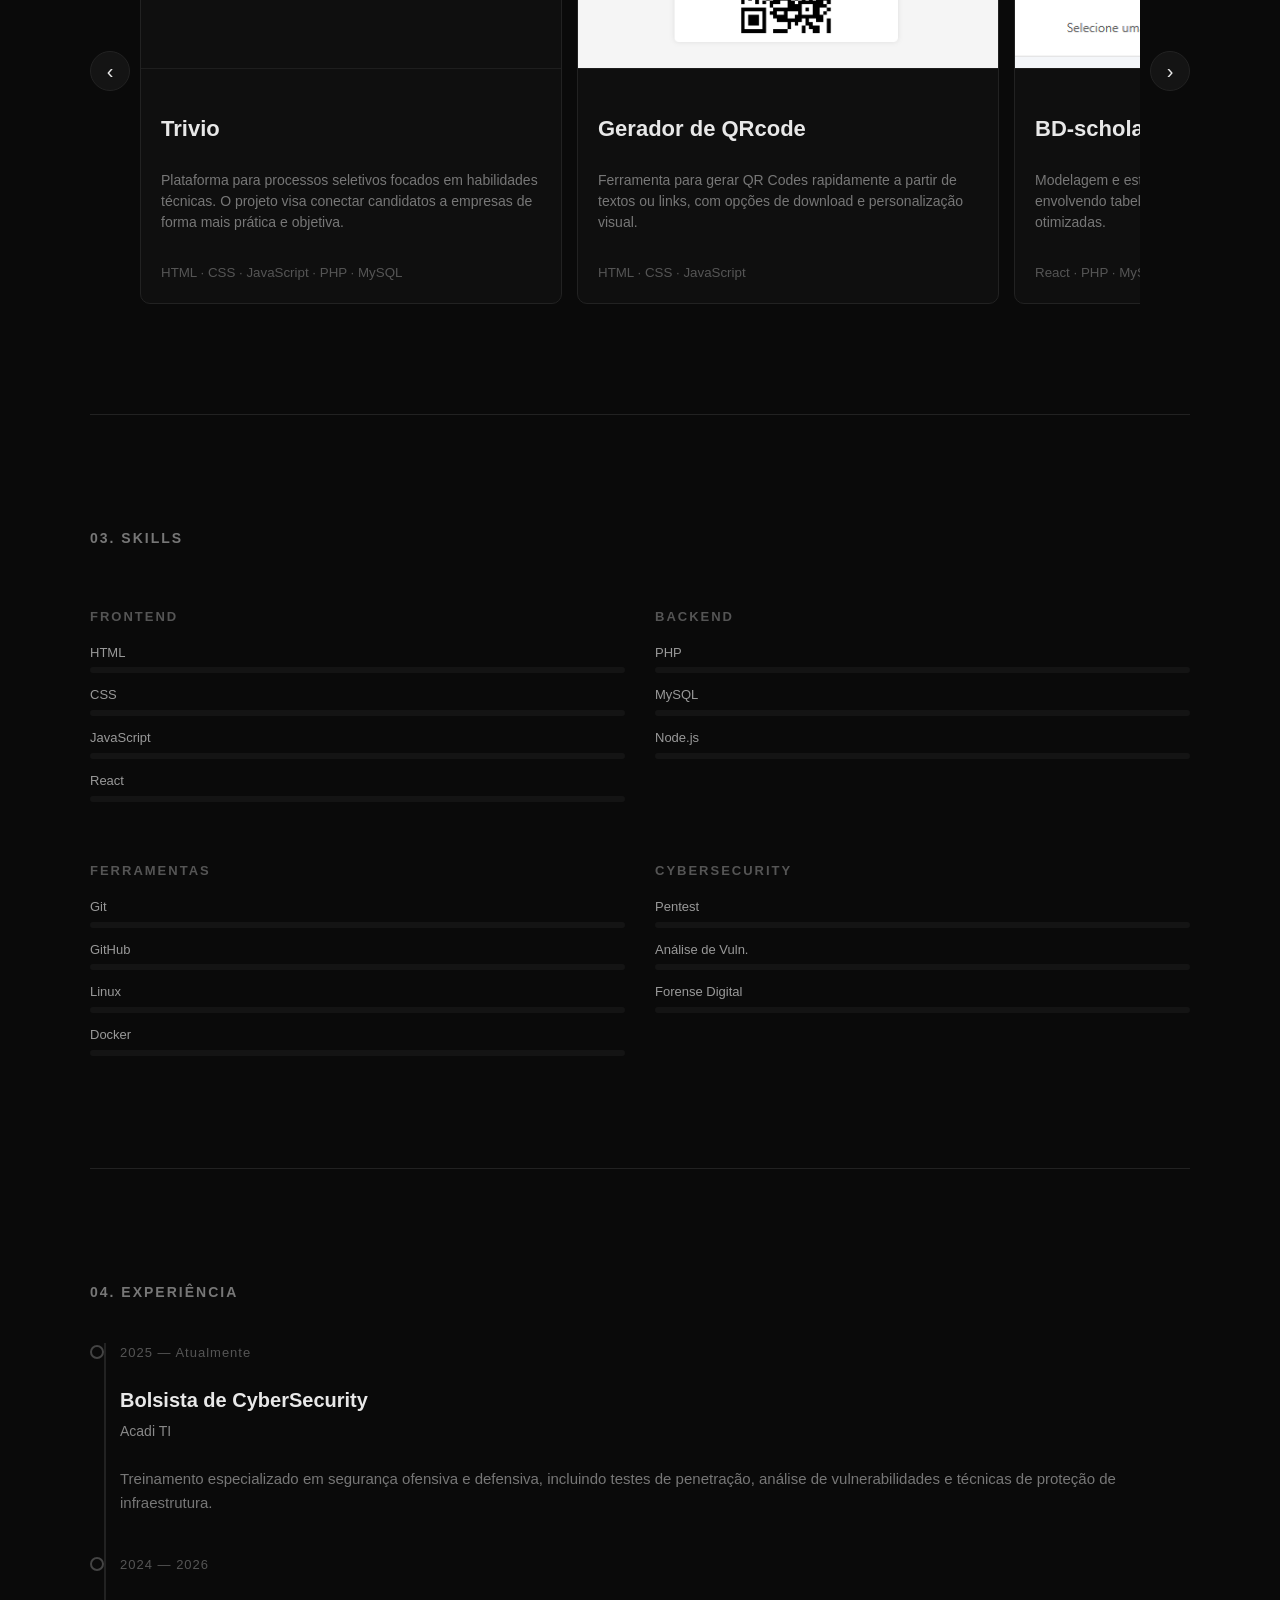
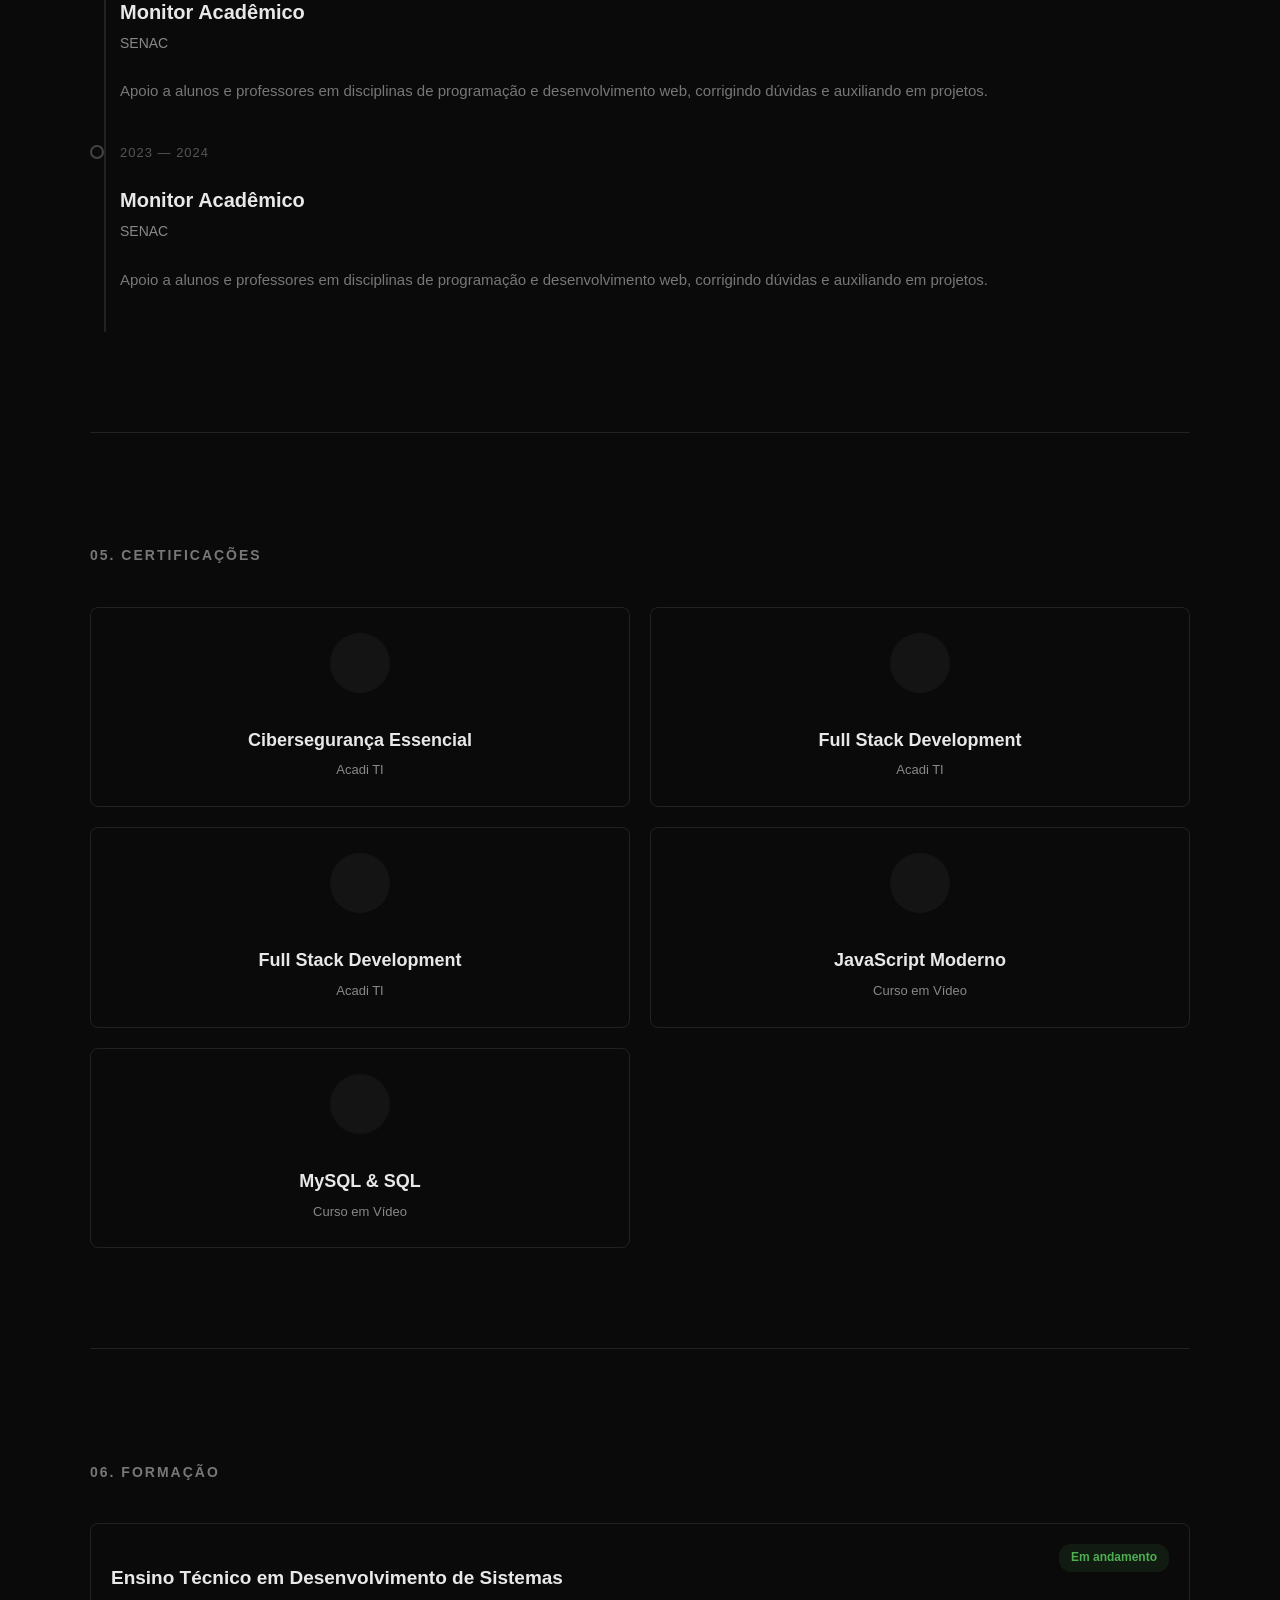
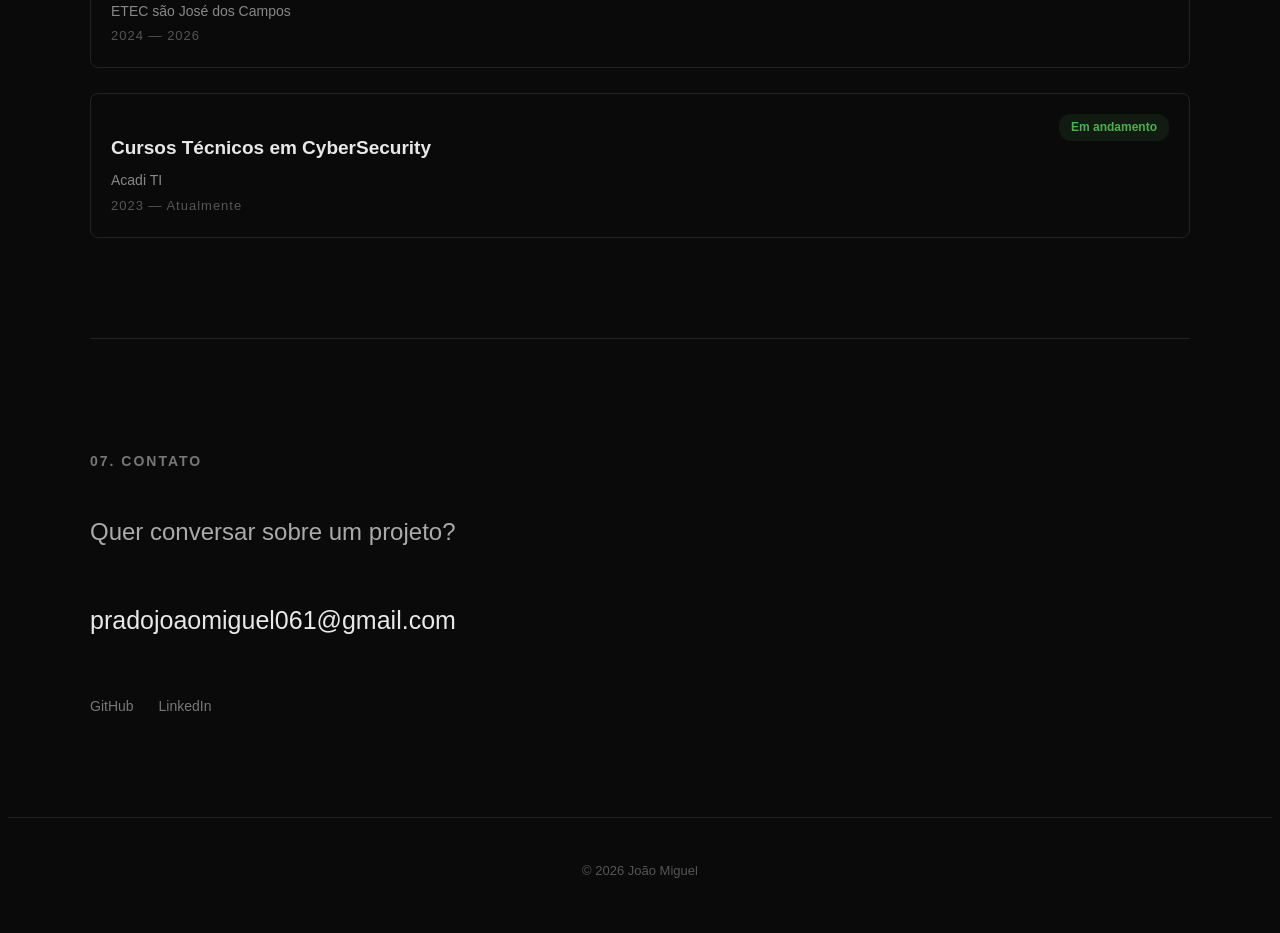
==== commit cdfe2eb3: "arrumei" ====
--- a/index.html
+++ b/index.html
@@ -375,57 +375,3 @@
 
 </body>
 </html>
-=======
-<!DOCTYPE html>
-<html lang="pt-BR">
-<head>
-    <meta charset="UTF-8">
-    <meta name="viewport" content="width=device-width, initial-scale=1.0">
-    <title>Trivio — Projeto</title>
-    <link rel="stylesheet" href="../style.css">
-</head>
-<body>
-
-    <header>
-        <nav>
-            <h2>JM.</h2>
-            <div class="links">
-                <a href="../index.html#sobre">Sobre</a>
-                <a href="../index.html#projetos">Projetos</a>
-                <a href="../index.html#skills">Skills</a>
-                <a href="../index.html#experiencia">Experiência</a>
-                <a href="../index.html#certificacoes">Certificações</a>
-                <a href="../index.html#formacao">Formação</a>
-                <a href="../index.html#contato">Contato</a>
-            </div>
-        </nav>
-    </header>
-
-    <main>
-        <section class="section">
-            <h2>Projeto — Trivio</h2>
-
-            <div class="project-detail">
-                <img src="Captura de tela 2026-09-09 111900.png" alt="Trivio">
-
-                <h3>Trivio</h3>
-                <small>HTML · CSS · JavaScript · PHP · MySQL</small>
-
-                <p>
-                    Plataforma para processos seletivos focados em habilidades técnicas. O projeto visa conectar candidatos a empresas de forma mais prática e objetiva.
-                </p>
-
-                <p>
-                    Funcionalidades incluem criação de processos personalizados, gabaritos de respostas com correção automático, painel administrativo e histórico de desempenho dos candidatos.
-                </p>
-            </div>
-        </section>
-    </main>
-
-    <footer>
-        <p>© 2026 João Miguel</p>
-    </footer>
-
-</body>
-</html>
->>>>>>> d084ad9d686e3b8221820030f7e8e52d3cdb009a
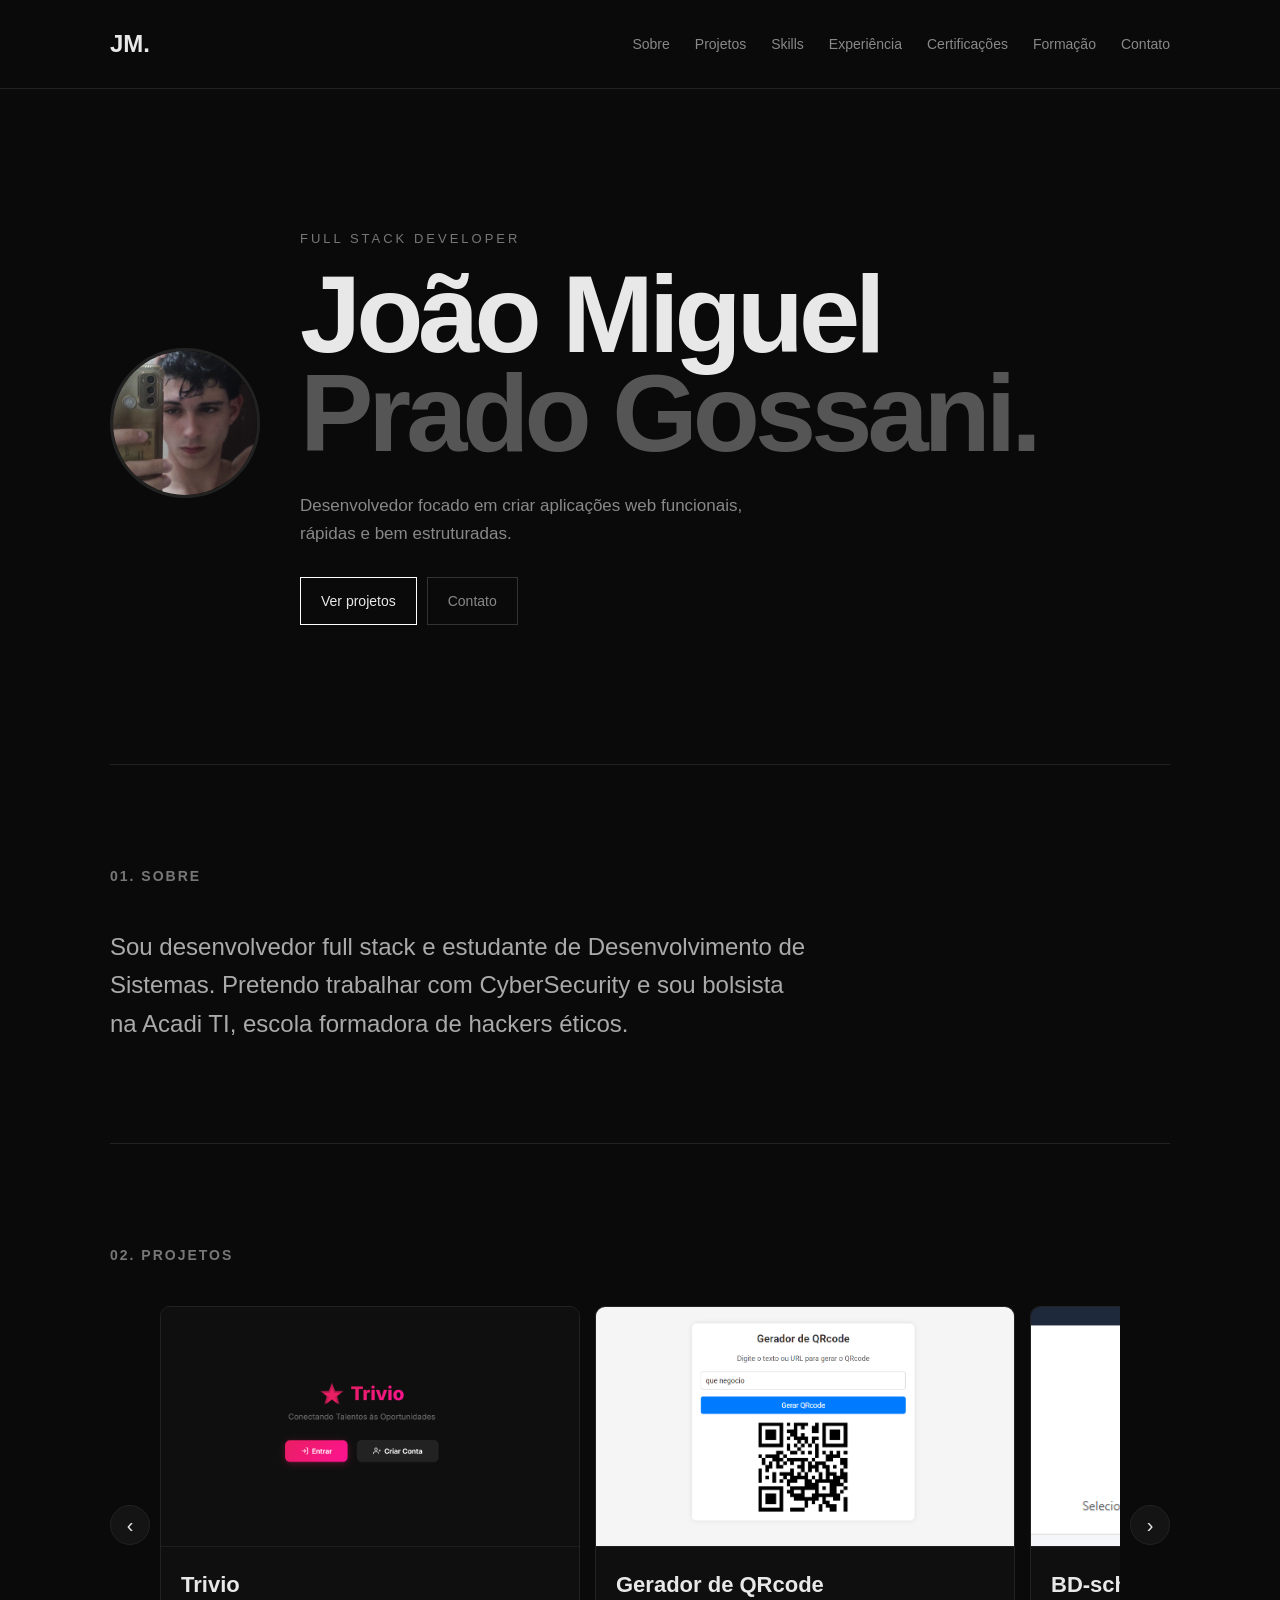
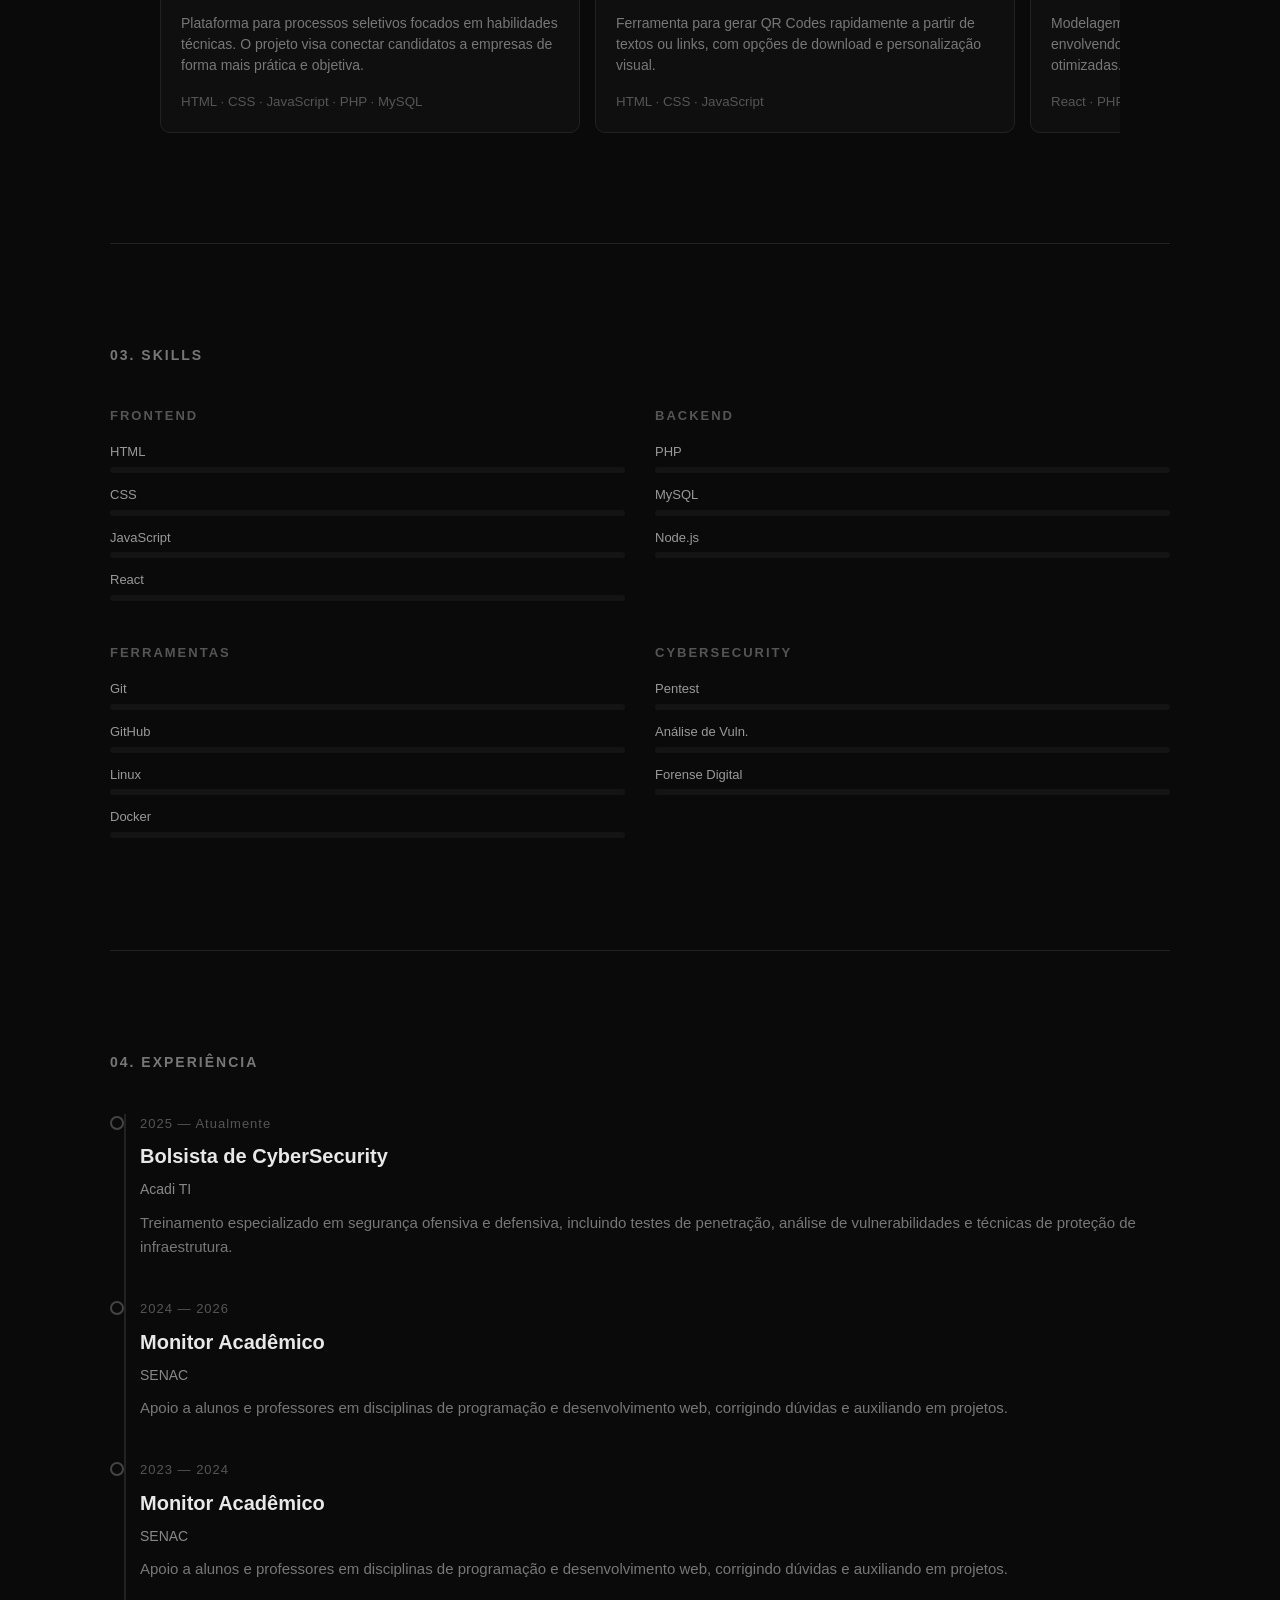
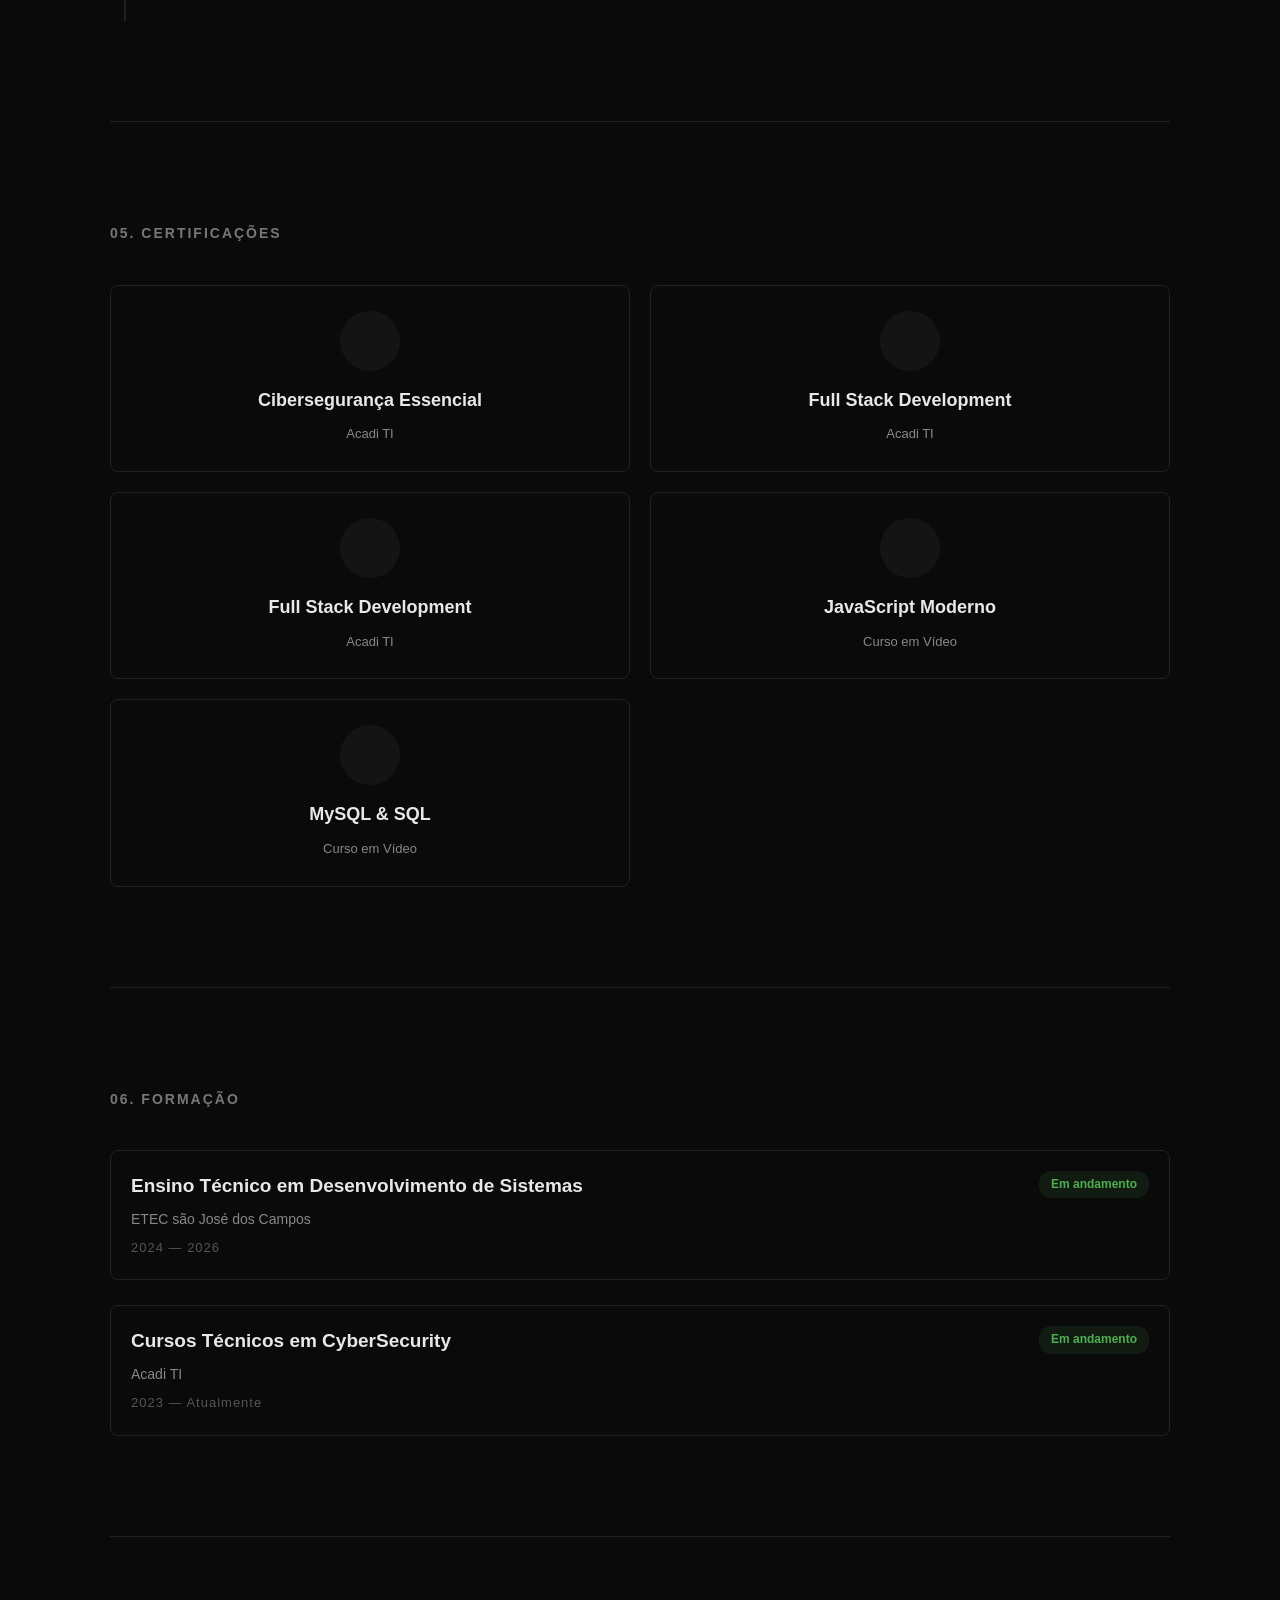
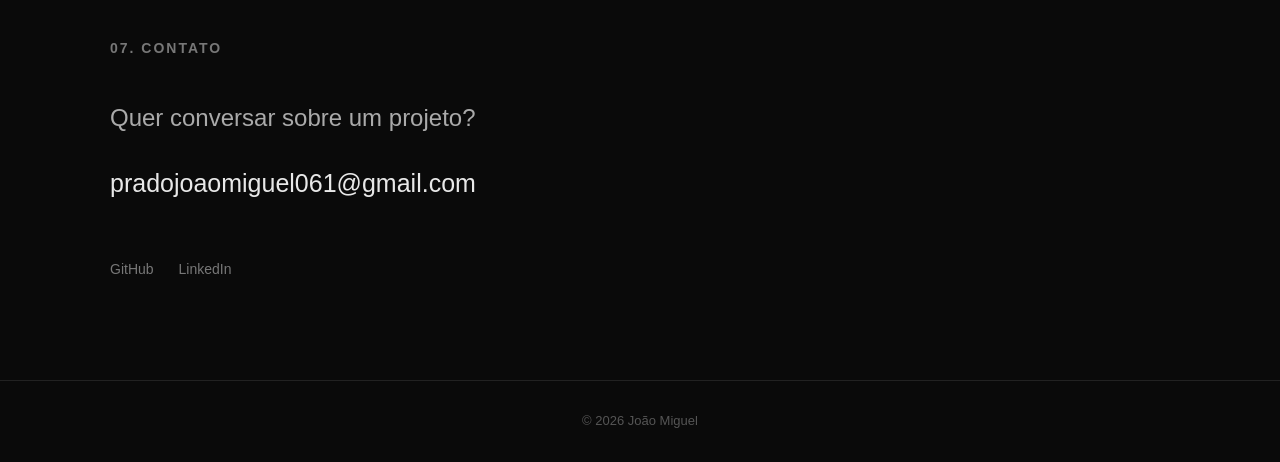
==== commit a233574a: "arrumei" ====
--- a/index.html
+++ b/index.html
@@ -1,4 +1,4 @@
-<<<<<<< HEAD
+
 <!-- index.html -->
 <!DOCTYPE html>
 <html lang="pt-BR">
--- a/style.css
+++ b/style.css
@@ -1,4 +1,3 @@
-<<<<<<< HEAD
 
 * {
     margin: 0;
@@ -548,7 +547,7 @@
 
 
 
-=======
+
 
 * {
     margin: 0;
@@ -1098,5 +1097,3 @@
 
 
 
-
->>>>>>> d084ad9d686e3b8221820030f7e8e52d3cdb009a
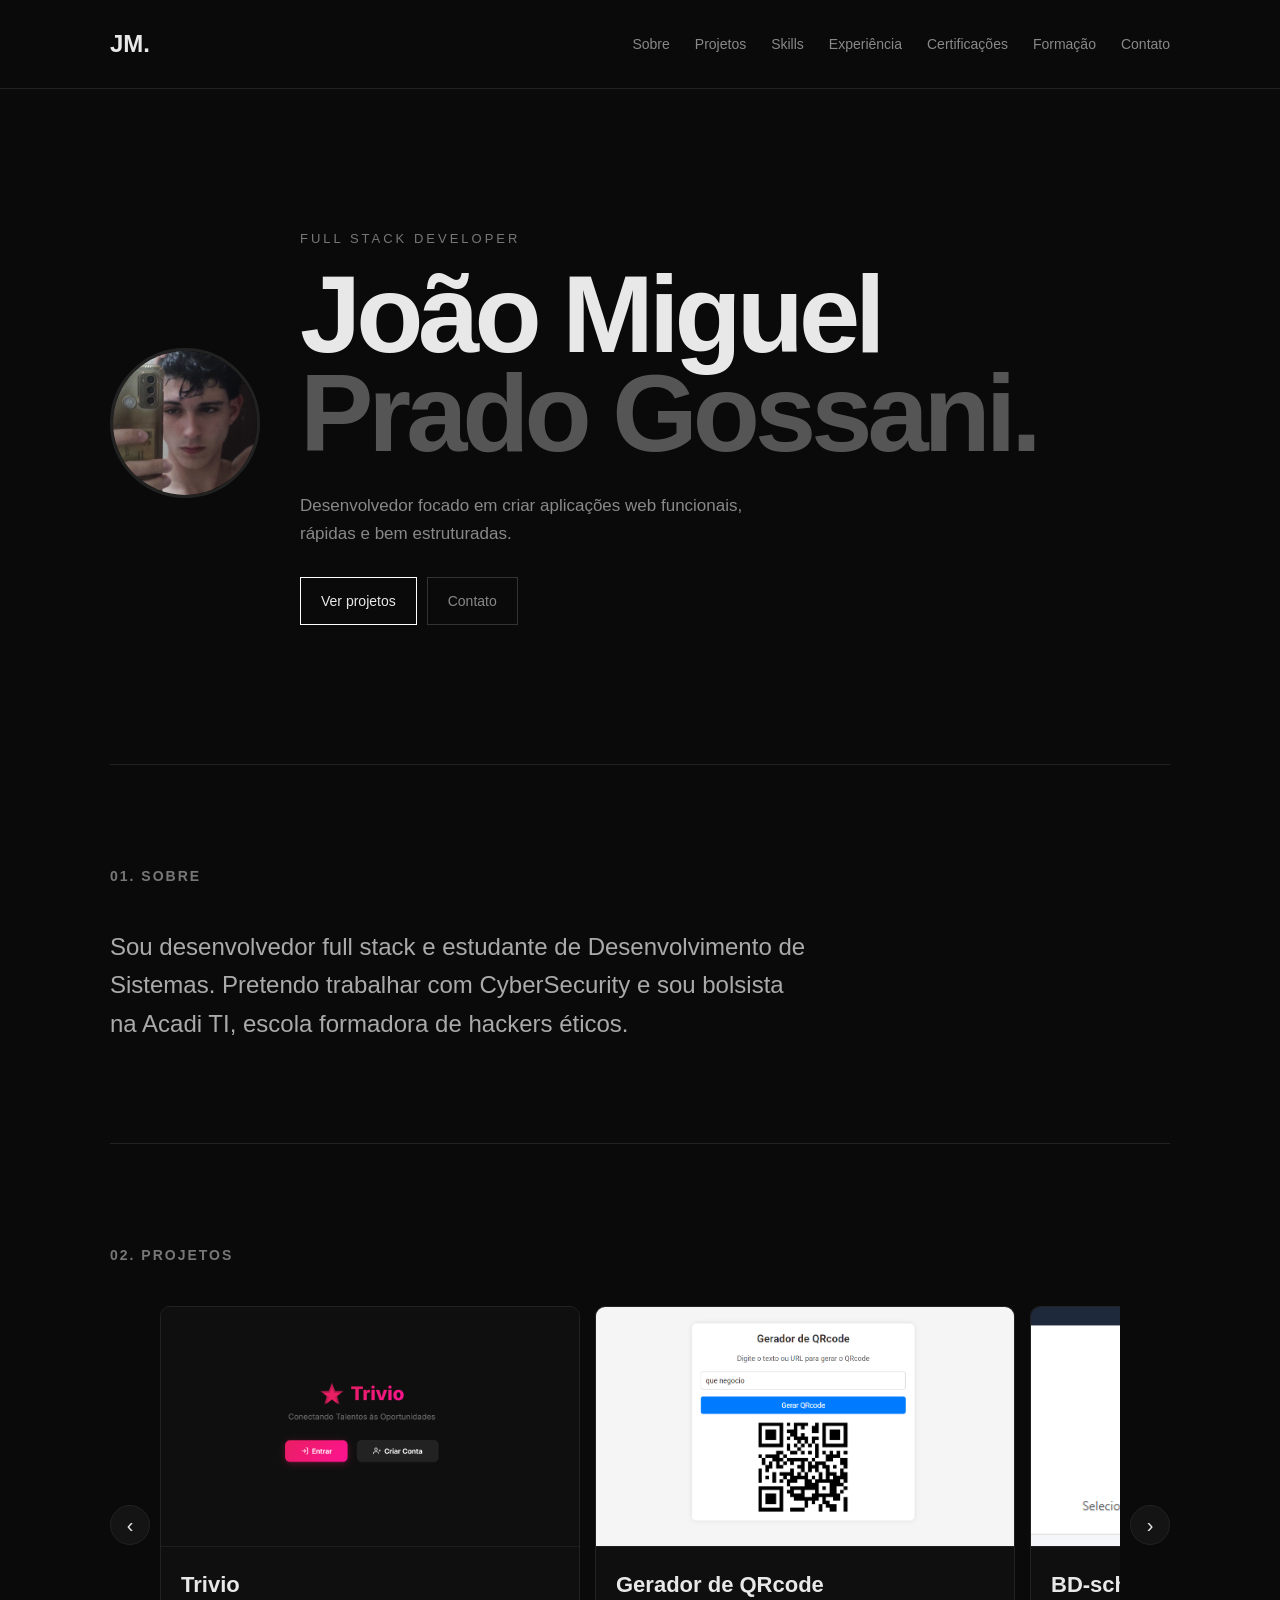
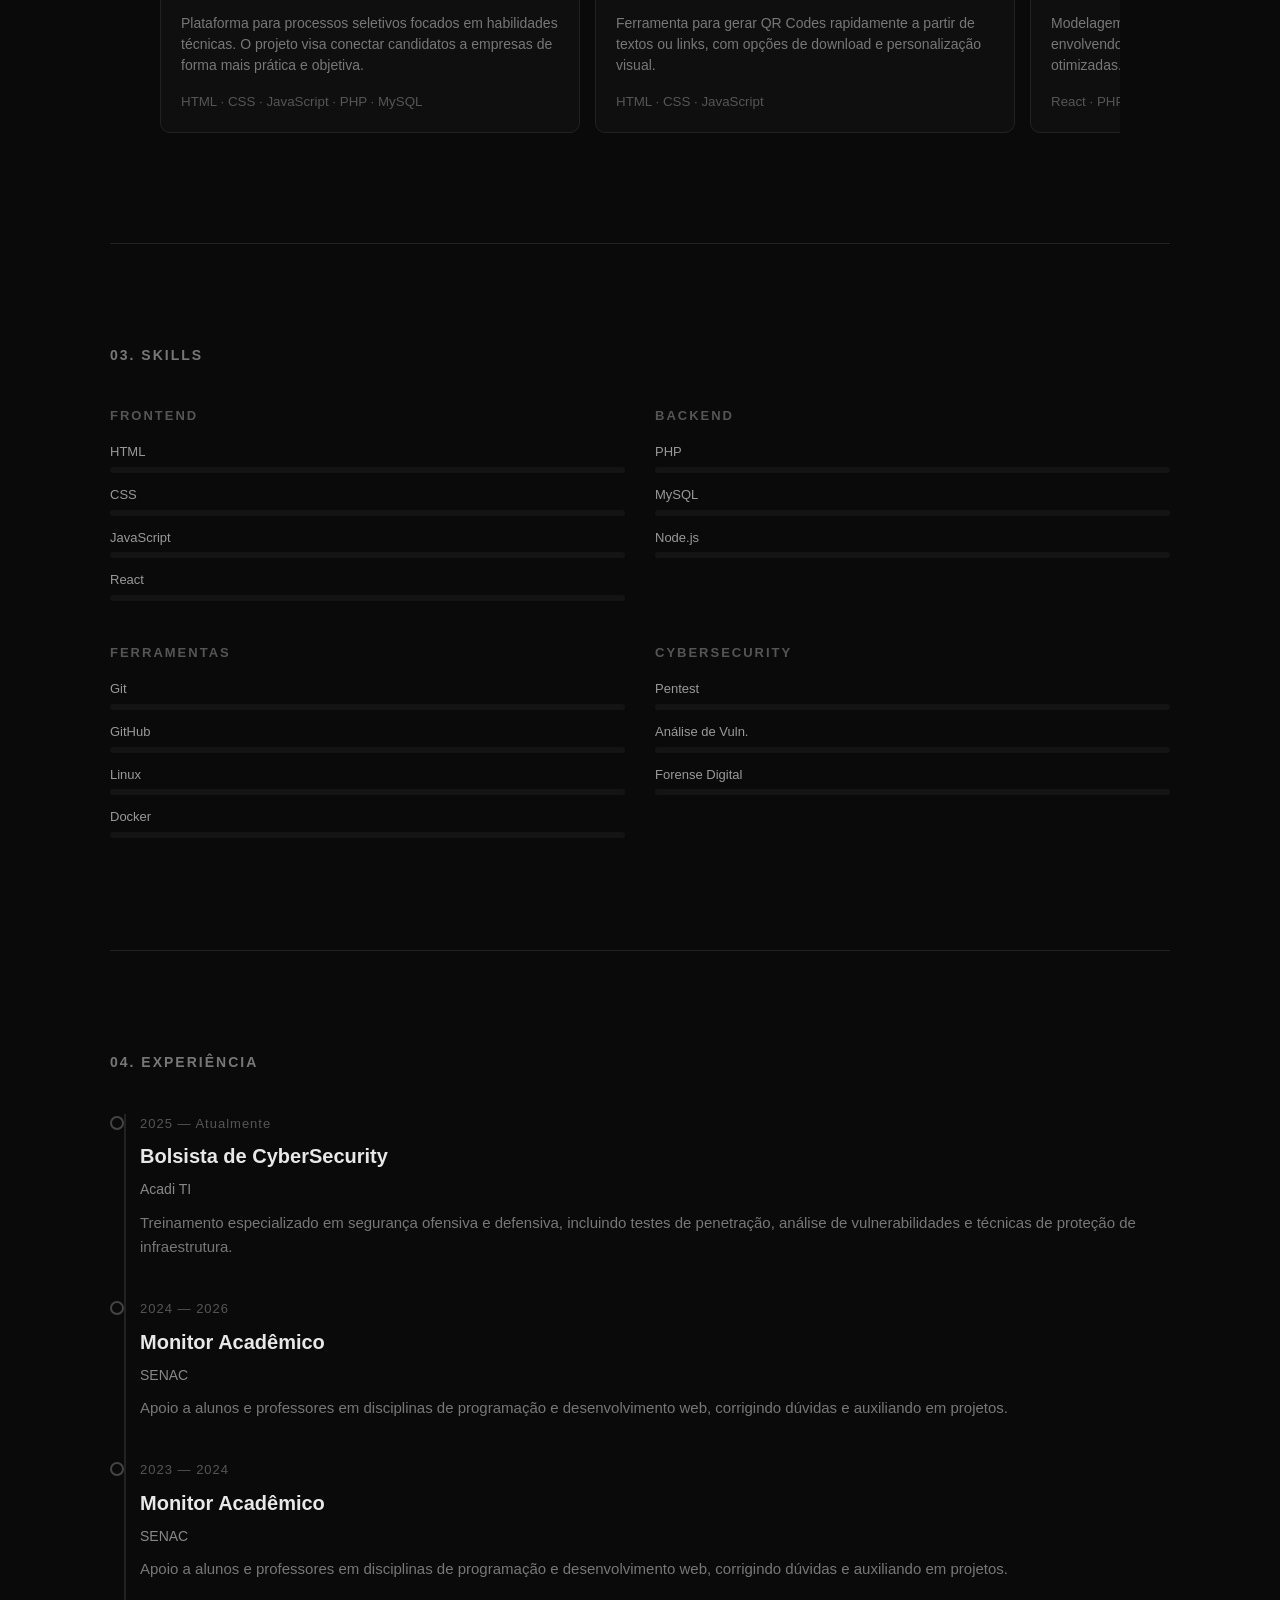
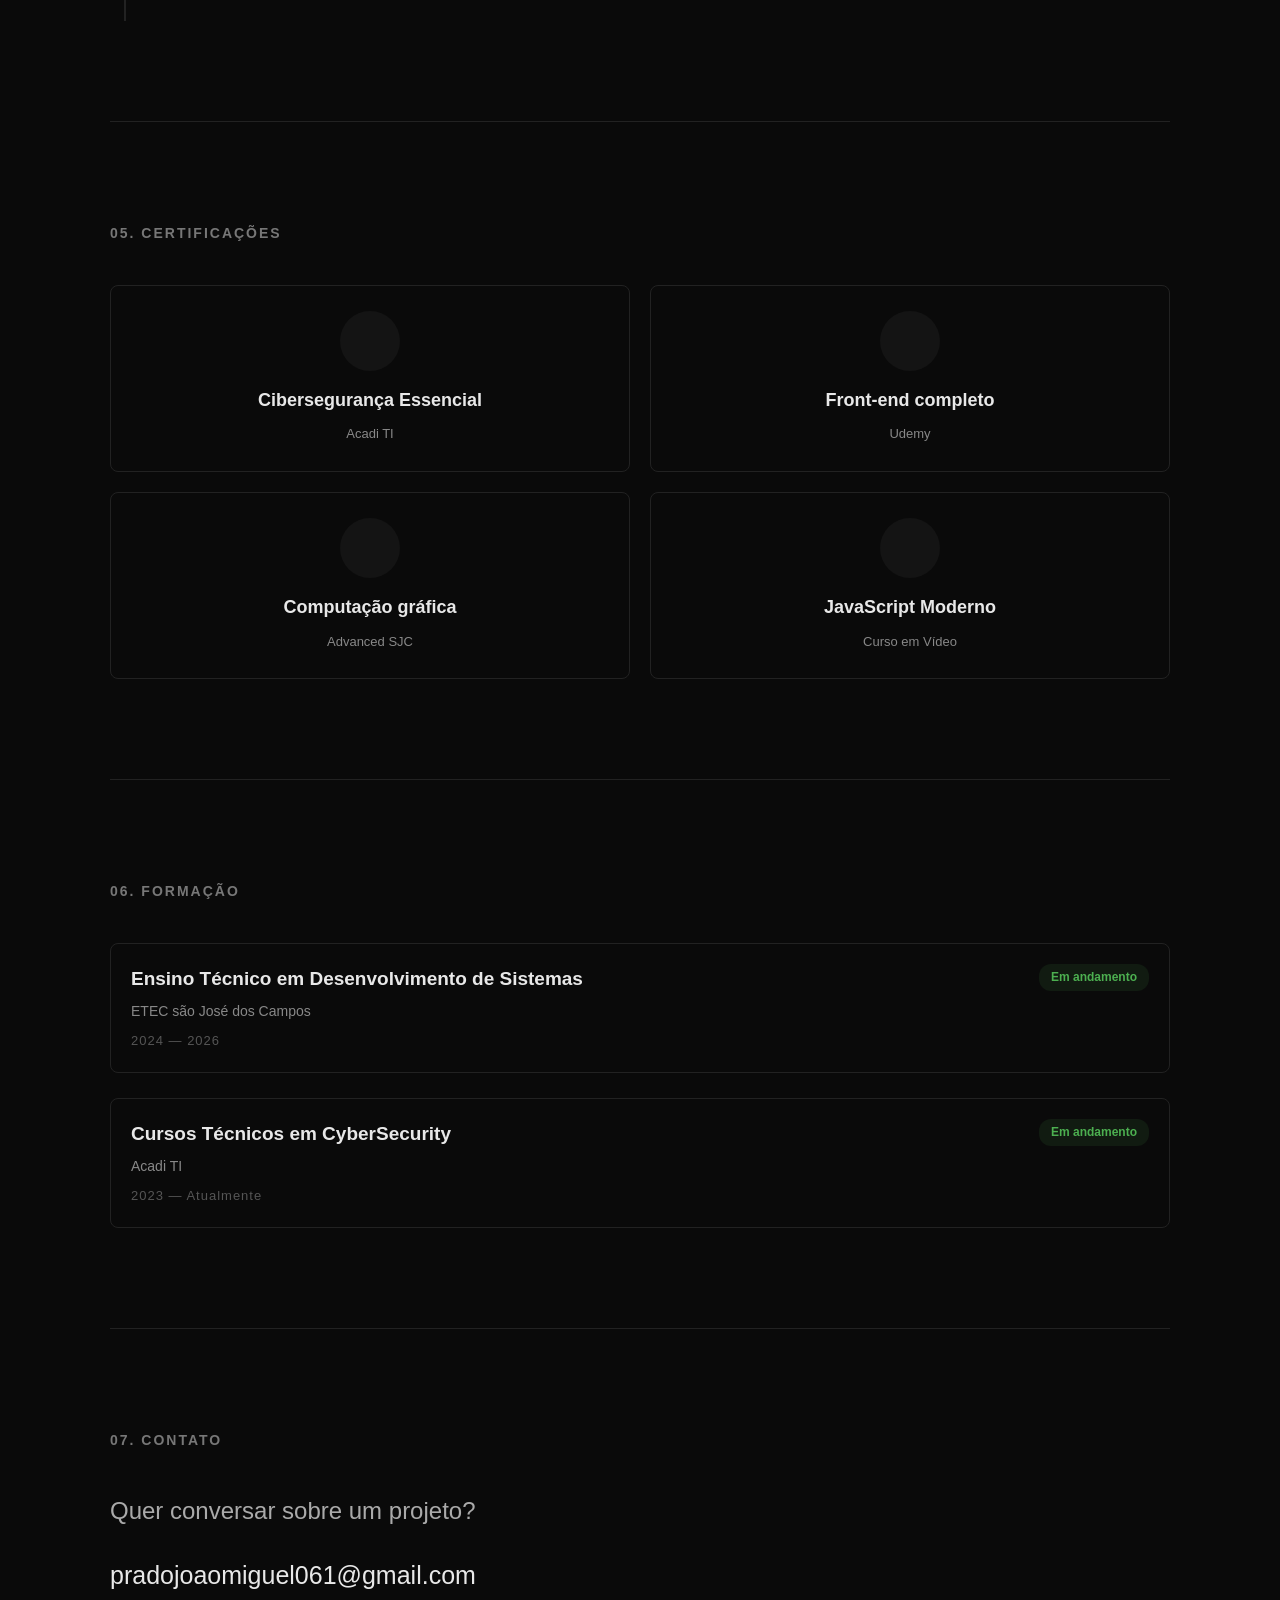
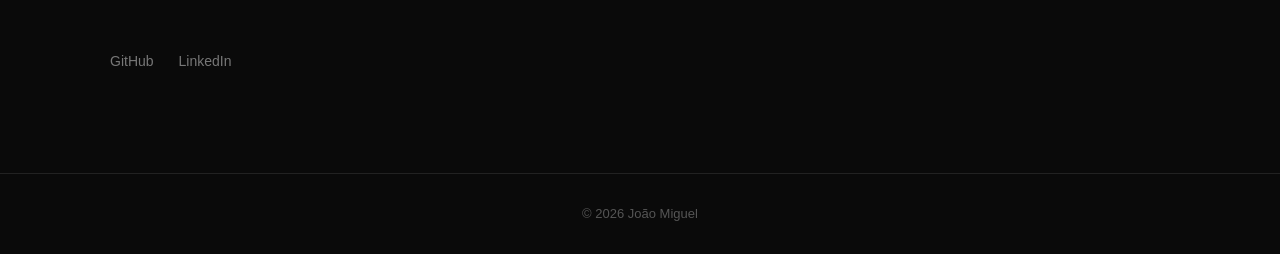
==== commit 3e8fc08e: "fala ai" ====
--- a/index.html
+++ b/index.html
@@ -273,16 +273,16 @@
                     <div class="cert-badge">
                         <span class="cert-icon"></span>
                     </div>
-                    <h3>Full Stack Development</h3>
-                    <span class="cert-issuer">Acadi TI</span>
+                    <h3>Front-end completo</h3>
+                    <span class="cert-issuer">Udemy</span>
                 </div>
 
                  <div class="cert-card">
                     <div class="cert-badge">
                         <span class="cert-icon"></span>
                     </div>
-                    <h3>Full Stack Development</h3>
-                    <span class="cert-issuer">Acadi TI</span>
+                    <h3>Computação gráfica</h3>
+                    <span class="cert-issuer">Advanced SJC</span>
                 </div>
 
                 <div class="cert-card">
@@ -293,13 +293,6 @@
                     <span class="cert-issuer">Curso em Vídeo</span>
                 </div>
 
-                <div class="cert-card">
-                    <div class="cert-badge">
-                        <span class="cert-icon"></span>
-                    </div>
-                    <h3>MySQL & SQL</h3>
-                    <span class="cert-issuer">Curso em Vídeo</span>
-                </div>
 
             </div>
         </section>
@@ -327,6 +320,8 @@
                     <span class="edu-status">Em andamento</span>
                 </div>
 
+
+
             </div>
         </section>
 
